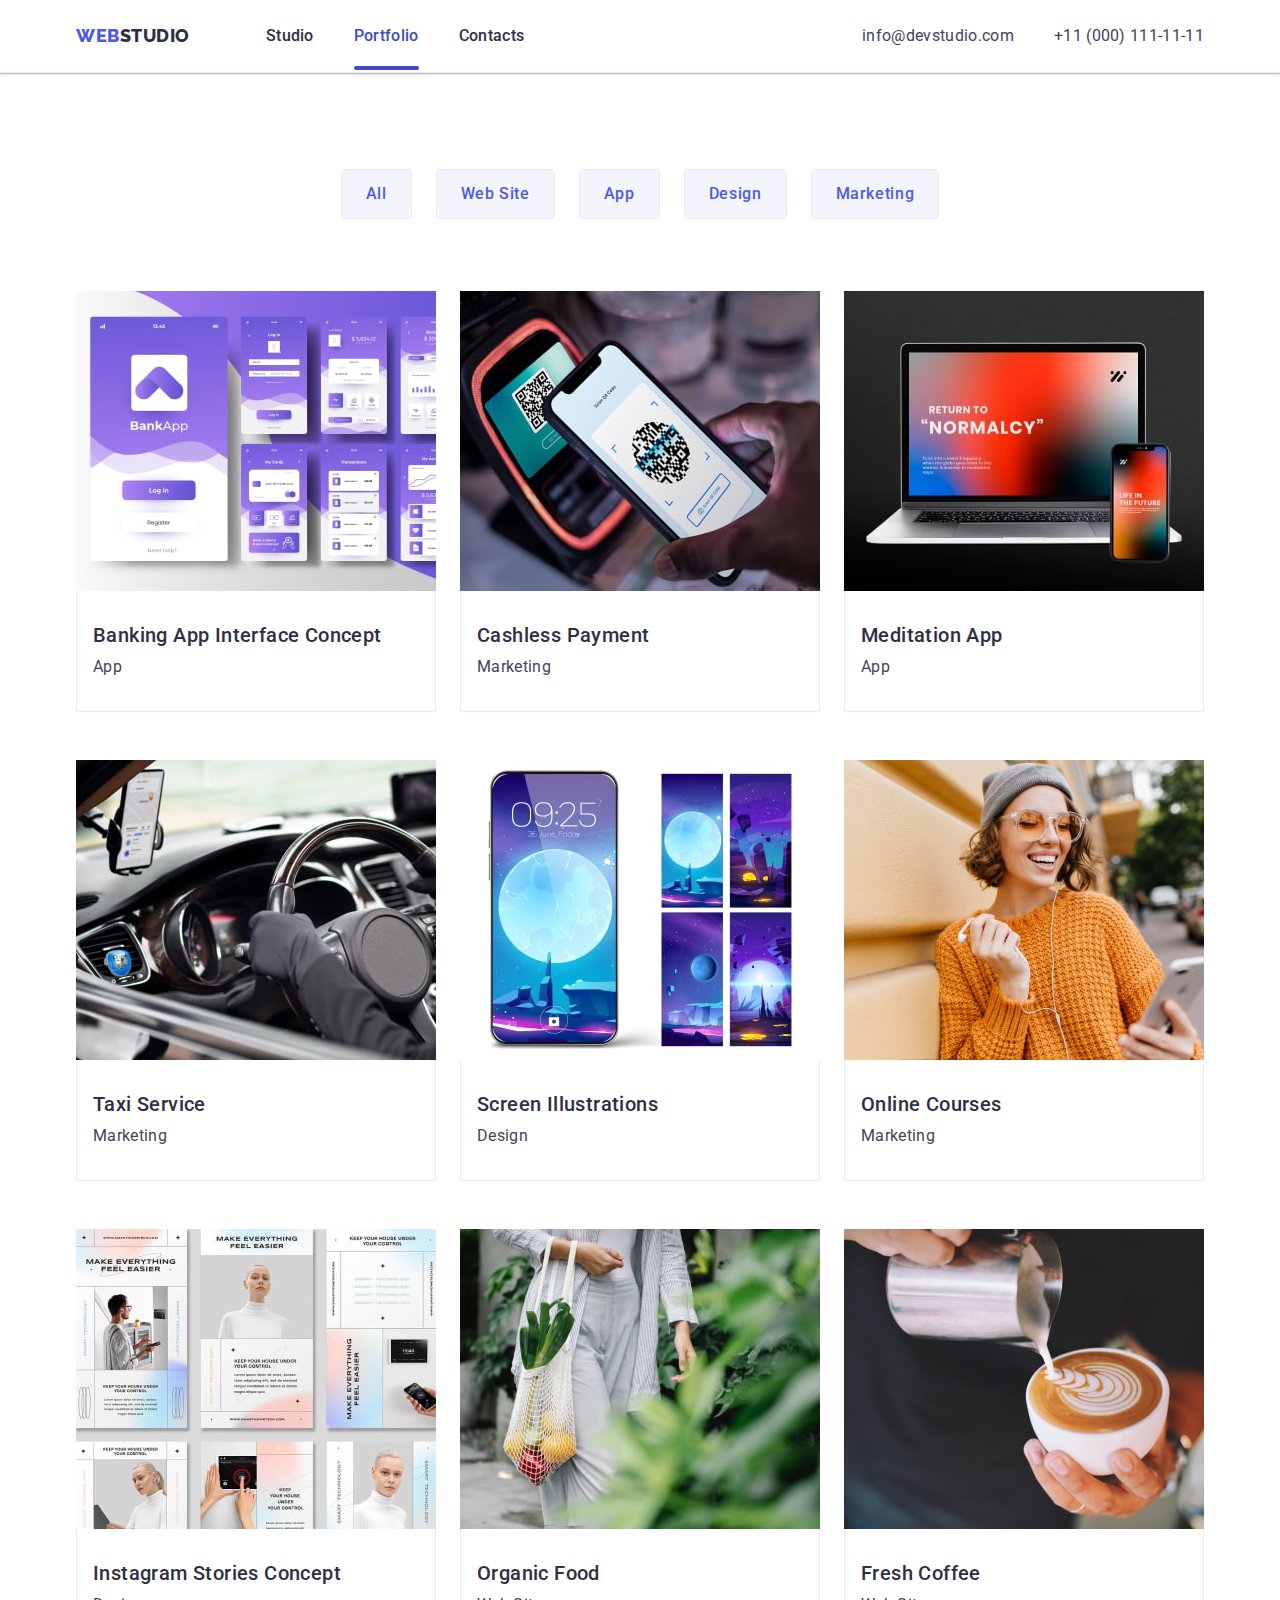
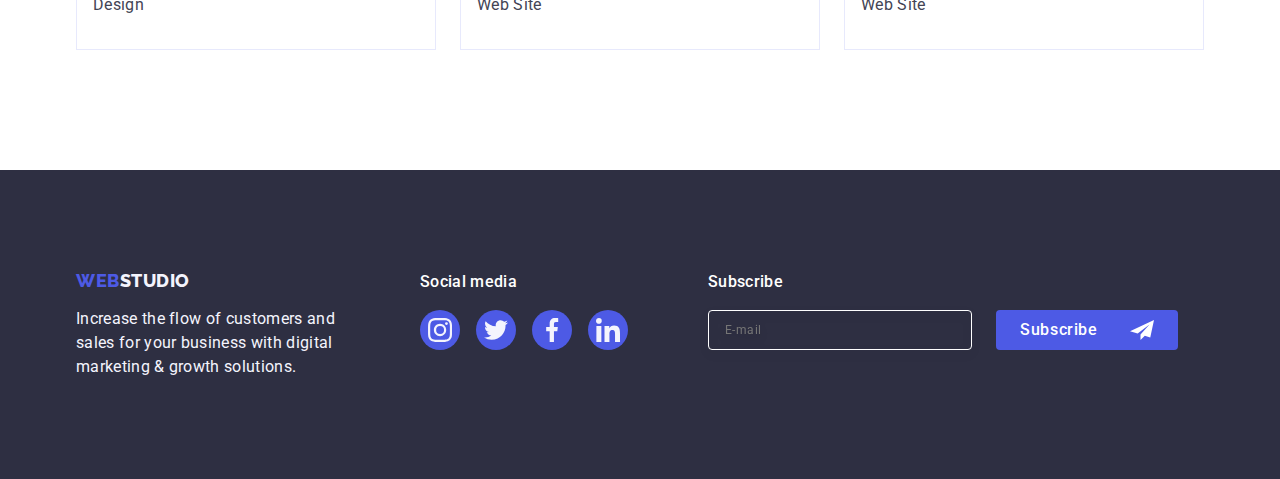
==== portfolio.html @ c5081bdb "start commit" ====
<!DOCTYPE html>
<html lang="en">
  <head>
    <meta charset="UTF-8" />
    <meta name="description" content="Effective Solutions for Your Business" />
    <title>Web Studio</title>
    <link
      rel="stylesheet"
      href="https://cdn.jsdelivr.net/npm/modern-normalize@2.0.0/modern-normalize.min.css" />
    <link rel="stylesheet" href="./css/styles.css" />
    <link rel="preconnect" href="https://fonts.googleapis.com" />
    <link rel="preconnect" href="https://fonts.gstatic.com" crossorigin />
    <link
      href="https://fonts.googleapis.com/css2?family=Roboto:wght@400;500;700&display=swap"
      rel="stylesheet" />
    <link
      href="https://fonts.googleapis.com/css2?family=Raleway:wght@800&family=Roboto:wght@400;500;700&display=swap"
      rel="stylesheet" />
  </head>
  <body>
    <header class="header">
      <div class="header-container container">
        <nav class="menu">
          <a class="link logo" href="./index.html"
            >Web<span class="logo-header-studio">Studio</span></a
          >
          <ul class="menu-list list">
            <li>
              <a class="menu-list-link link" href="./index.html">Studio</a>
            </li>
            <li>
              <a class="menu-list-link current link" href="./portfolio.html"
                >Portfolio</a
              >
            </li>
            <li><a class="menu-list-link link" href="">Contacts</a></li>
          </ul>
        </nav>
        <address class="contacts">
          <ul class="contacts-list list">
            <li>
              <a class="link contacts-link" href="mailto:info@devstudio.com"
                >info@devstudio.com</a
              >
            </li>
            <li>
              <a class="link contacts-link" href="tel:+110001111111"
                >+11 (000) 111-11-11</a
              >
            </li>
          </ul>
        </address>
      </div>
    </header>
    <main>
      <section class="portfolio-section section">
        <div class="portfolio-section-container container">
          <h1 class="visually-hidden">Our portfolios</h1>
          <ul class="portfolio-button-list list">
            <li>
              <button class="filter-button button" type="button">All</button>
            </li>
            <li>
              <button class="filter-button button" type="button">
                Web Site
              </button>
            </li>
            <li>
              <button class="filter-button button" type="button">App</button>
            </li>
            <li>
              <button class="filter-button button" type="button">Design</button>
            </li>
            <li>
              <button class="filter-button button" type="button">
                Marketing
              </button>
            </li>
          </ul>
          <ul class="porfolio-list list">
            <li class="portfolio-card">
              <a class="portfolio-card-link link" href="">
                <div class="portfolio-img-container">
                  <img
                    src="./images/portfolio-img-1-min.jpg"
                    alt="Banking App Interface Concept"
                    width="360"
                    height="300" />
                  <p class="portfolio-card-caption">
                    14 Stylish and User-Friendly App Design Concepts · Task
                    Manager App · Calorie Tracker App · Exotic Fruit Ecommerce
                    App · Cloud Storage App
                  </p>
                </div>

                <div class="portfolio-card-container">
                  <h2 class="porfolio-list-title">
                    Banking App Interface Concept
                  </h2>
                  <p class="porfolio-list-text text">App</p>
                </div>
              </a>
            </li>
            <li class="portfolio-card">
              <a class="portfolio-card-link link" href="">
                <div class="portfolio-img-container">
                  <img
                    src="./images/portfolio-img-2-min.jpg"
                    alt="Cashless Payment"
                    width="360"
                    height="300" />
                  <p class="portfolio-card-caption">
                    14 Stylish and User-Friendly App Design Concepts · Task
                    Manager App · Calorie Tracker App · Exotic Fruit Ecommerce
                    App · Cloud Storage App
                  </p>
                </div>
                <div class="portfolio-card-container">
                  <h2 class="porfolio-list-title">Cashless Payment</h2>
                  <p class="porfolio-list-text text">Marketing</p>
                </div>
              </a>
            </li>
            <li class="portfolio-card">
              <a class="portfolio-card-link link" href="">
                <div class="portfolio-img-container">
                  <img
                    src="./images/portfolio-img-3-min.jpg"
                    alt="Meditation App"
                    width="360"
                    height="300" />
                  <p class="portfolio-card-caption">
                    14 Stylish and User-Friendly App Design Concepts · Task
                    Manager App · Calorie Tracker App · Exotic Fruit Ecommerce
                    App · Cloud Storage App
                  </p>
                </div>
                <div class="portfolio-card-container">
                  <h2 class="porfolio-list-title">Meditation App</h2>
                  <p class="porfolio-list-text text">App</p>
                </div>
              </a>
            </li>
            <li class="portfolio-card">
              <a class="portfolio-card-link link" href="">
                <div class="portfolio-img-container">
                  <img
                    src="./images/portfolio-img-4-min.jpg"
                    alt="Taxi Service"
                    width="360"
                    height="300" />
                  <p class="portfolio-card-caption">
                    14 Stylish and User-Friendly App Design Concepts · Task
                    Manager App · Calorie Tracker App · Exotic Fruit Ecommerce
                    App · Cloud Storage App
                  </p>
                </div>
                <div class="portfolio-card-container">
                  <h2 class="porfolio-list-title">Taxi Service</h2>
                  <p class="porfolio-list-text text">Marketing</p>
                </div>
              </a>
            </li>
            <li class="portfolio-card">
              <a class="portfolio-card-link link" href="">
                <div class="portfolio-img-container">
                  <img
                    src="./images/portfolio-img-5-min.jpg"
                    alt="Screen Illustrations"
                    width="360"
                    height="300" />
                  <p class="portfolio-card-caption">
                    14 Stylish and User-Friendly App Design Concepts · Task
                    Manager App · Calorie Tracker App · Exotic Fruit Ecommerce
                    App · Cloud Storage App
                  </p>
                </div>
                <div class="portfolio-card-container">
                  <h2 class="porfolio-list-title">Screen Illustrations</h2>
                  <p class="porfolio-list-text text">Design</p>
                </div>
              </a>
            </li>
            <li class="portfolio-card">
              <a class="portfolio-card-link link" href="">
                <div class="portfolio-img-container">
                  <img
                    src="./images/portfolio-img-6-min.jpg"
                    alt="Online Courses"
                    width="360"
                    height="300" />
                  <p class="portfolio-card-caption">
                    14 Stylish and User-Friendly App Design Concepts · Task
                    Manager App · Calorie Tracker App · Exotic Fruit Ecommerce
                    App · Cloud Storage App
                  </p>
                </div>
                <div class="portfolio-card-container">
                  <h2 class="porfolio-list-title">Online Courses</h2>
                  <p class="porfolio-list-text text">Marketing</p>
                </div>
              </a>
            </li>
            <li class="portfolio-card">
              <a class="portfolio-card-link link" href="">
                <div class="portfolio-img-container">
                  <img
                    src="./images/portfolio-img-7-min.jpg"
                    alt="Instagram Stories Concept"
                    width="360"
                    height="300" />
                  <p class="portfolio-card-caption">
                    14 Stylish and User-Friendly App Design Concepts · Task
                    Manager App · Calorie Tracker App · Exotic Fruit Ecommerce
                    App · Cloud Storage App
                  </p>
                </div>
                <div class="portfolio-card-container">
                  <h2 class="porfolio-list-title">Instagram Stories Concept</h2>
                  <p class="porfolio-list-text text">Design</p>
                </div>
              </a>
            </li>
            <li class="poportfolio-card-link rtfolio-card">
              <a class="portfolio-card-link link" href="">
                <div class="portfolio-img-container">
                  <img
                    src="./images/portfolio-img-8-min.jpg"
                    alt="Organic Food"
                    width="360"
                    height="300" />
                  <p class="portfolio-card-caption">
                    14 Stylish and User-Friendly App Design Concepts · Task
                    Manager App · Calorie Tracker App · Exotic Fruit Ecommerce
                    App · Cloud Storage App
                  </p>
                </div>
                <div class="portfolio-card-container">
                  <h2 class="porfolio-list-title">Organic Food</h2>
                  <p class="porfolio-list-text text">Web Site</p>
                </div>
              </a>
            </li>
            <li class="portfolio-card">
              <a class="portfolio-card-link link" href="">
                <div class="portfolio-img-container">
                  <img
                    src="./images/portfolio-img-9-min.jpg"
                    alt="Fresh Coffee"
                    width="360"
                    height="300" />
                  <p class="portfolio-card-caption">
                    14 Stylish and User-Friendly App Design Concepts · Task
                    Manager App · Calorie Tracker App · Exotic Fruit Ecommerce
                    App · Cloud Storage App
                  </p>
                </div>
                <div class="portfolio-card-container">
                  <h2 class="porfolio-list-title">Fresh Coffee</h2>
                  <p class="porfolio-list-text text">Web Site</p>
                </div>
              </a>
            </li>
          </ul>
        </div>
      </section>
    </main>
    <footer class="footer">
      <div class="footer-container container">
        <div class="footer-text-container">
          <a class="logo-footer logo link" href="./index.html"
            >Web<span class="logo-footer-studio">Studio</span></a
          >
          <p class="footer-text text">
            Increase the flow of customers and sales for your business with
            digital marketing &#38; growth solutions.
          </p>
        </div>
        <div class="footer-text-container">
          <p class="footer-text-contacts footer-text text">Social media</p>
          <ul class="footer-list-contacts-list list">
            <li class="footer-contacts-list-item">
              <a class="footer-contacts-list-link" href="">
                <svg class="footer-contacts-icon" width="24" height="24">
                  <use href="./images/icons.svg#icon-instagram"></use>
                </svg>
              </a>
            </li>
            <li class="footer-contacts-list-item">
              <a class="footer-contacts-list-link" href="">
                <svg class="footer-contacts-icon" width="24" height="24">
                  <use href="./images/icons.svg#icon-twitter"></use>
                </svg>
              </a>
            </li>
            <li class="footer-contacts-list-item">
              <a class="footer-contacts-list-link" href="">
                <svg class="footer-contacts-icon" width="24" height="24">
                  <use href="./images/icons.svg#icon-facebook"></use>
                </svg>
              </a>
            </li>
            <li class="footer-contacts-list-item">
              <a class="footer-contacts-list-link" href="">
                <svg class="footer-contacts-icon" width="24" height="24">
                  <use href="./images/icons.svg#icon-linkedin"></use>
                </svg>
              </a>
            </li>
          </ul>
        </div>
        <div class="footer-text-container">
          <p class="footer-text-subscribe footer-text text">Subscribe</p>
          <form class="footer-form">
            <label class="subscribe-footer-label">
              <input
                class="footer-form-input"
                name="user-email"
                type="email"
                placeholder="E-mail" />
            </label>
            <button class="order-button subscribe-button" type="submit">
              Subscribe<svg class="telegram-icon" width="24" height="24">
                <use href="./images/icons.svg#icon-telegram"></use>
              </svg>
            </button>
          </form>
        </div>
      </div>
    </footer>
  </body>
</html>
---- css/styles.css ----
*,
*::before,
*::after {
  box-sizing: border-box;
}

/**
  |============================
  | Variables
  |============================
*/
:root {
  --primary-font: "Roboto", sans-serif;
  --logo-font: "Raleway", sans-serif;
  --primary-text-color: #434455;
  --accent-text-color: #2e2f42;
  --accent-background-color: #f4f4fd;
  --button-color: #4d5ae5;
  --active-link-color: #404bbf;
  --primary-background-color: #fff;
  --cornflower: #e7e9fc;
  --svg-color: #8e8f99;
}

/**
  |============================
  | Base styles
  |============================
*/
/* reset start */
body {
  color: var(--primary-text-color);
  background-color: var(--primary-background-color);
  font-family: var(--primary-font);
  font-size: 16px;
  font-weight: 400;
  line-height: 1.5em; /* 150% */
  letter-spacing: 0.32px;
}

.list {
  list-style-type: none;
}

.link {
  font-family: inherit;
  text-decoration-line: none;
}
button {
  font-family: inherit;
  cursor: pointer;
}

p,
h1,
h2,
h3,
h4,
h5,
h6 {
  margin-top: 0;
  margin-bottom: 0;
}

ul,
ol {
  padding-left: 0;
  margin-top: o;
  margin-bottom: 0;
  margin: 0 auto;
}
/* reset end */
/**
  |============================
  | Components styles
  |============================
*/
.visually-hidden {
  position: absolute;
  width: 1px;
  height: 1px;
  margin: -1px;
  border: 0;
  padding: 0;
  white-space: nowrap;
  clip-path: inset(100%);
  clip: rect(0 0 0 0);
  overflow: hidden;
}

.container {
  width: 100%;
  max-width: 1158px;
  padding: 0 15px;
  margin: 0 auto;
}

img {
  display: block;
  max-width: 100%;
  height: auto;
}

.text {
  color: var(--primary-text-color);
}

/* TITLE */
.title {
  font-size: 56px;
  line-height: 1.07em; /* 107.143% */
  letter-spacing: 1.12px;
}

.section-title {
  color: var(--accent-text-color);
  text-align: center;
  font-size: 36px;
  line-height: 1.11em; /* 111.111% */
  letter-spacing: 0.72px;
  text-transform: capitalize;
}

.list-title {
  color: var(--accent-text-color);
  font-size: 20px;
  font-weight: 500;
  line-height: 1.2em; /* 120% */
  letter-spacing: 0.4px;
}

/* LINK */
.link {
  color: var(--accent-text-color);
  font-size: 16px;
  line-height: 1.5;
  letter-spacing: 0.02em;
}

a {
  transition-property: color;
}

a:focus,
a:hover {
  color: var(--active-link-color);
}

/* LOGO */
.logo {
  margin-right: 76px;
  color: var(--button-color);
  font-family: var(--logo-font);
  font-size: 18px;
  font-weight: 800;
  line-height: 1.17em; /* 116.667% */
  letter-spacing: 0.54px;
  text-transform: uppercase;
}

/**
 |============================
 | HEADER
 |============================
*/
.header {
  box-shadow: 0px 2px 1px rgba(46, 47, 66, 0.08),
    0px 1px 1px rgba(46, 47, 66, 0.16), 0px 1px 6px rgba(46, 47, 66, 0.08);
}

.header-container {
  display: flex;
  align-items: center;
}

.menu {
  display: flex;
  align-items: center;
}

.menu-list {
  margin-block-start: 0;
  gap: 40px;
  font-weight: 500;
  display: flex;
  align-items: center;
  gap: 40px;
  padding: 24px 0;
}

.menu-list-link {
  padding: 24px 0;
  position: relative;
  color: var(--accent-text-color);
  transition: color 250ms cubic-bezier(0.4, 0, 0.2, 1);
}

.current {
  color: var(--active-link-color);
}
.current::after {
  content: "";
  width: 100%;
  height: 4px;
  position: absolute;
  left: 0;
  bottom: -1px;
  border-radius: 2px;
  background: var(--active-link-color);
}

.contacts-list {
  margin: 0;
  display: flex;
  gap: 40px;
}

.header {
  border-bottom: 1px solid var(--cornflower);
}

/* LOGO */
.logo-header-studio {
  color: var(--accent-text-color);
}

.contacts {
  margin-left: auto;
  font-style: normal;
}

.contacts-link {
  color: var(--primary-text-color);
  transition: color 250ms cubic-bezier(0.4, 0, 0.2, 1);
}

/**
 |============================
 | INTRO SECTION
 |============================
*/

.intro-section {
  max-width: 1440px;
  padding: 188px 0;
  background-color: var(--accent-text-color);
  color: var(--primary-background-color);
  text-align: center;
  background-image: linear-gradient(
      rgba(46, 47, 66, 0.7),
      rgba(46, 47, 66, 0.7)
    ),
    url(../images/background-min.jpg);
  background-repeat: no-repeat;
  background-position: center;
  background-size: cover;
}

.intro-title {
  margin: 0 auto;
  max-width: 496px;
  text-align: center;
}

.order-button {
  margin: 0 auto;
  margin-top: 58px;
  display: block;
  min-width: 169px;
  height: 56px;
  border: none;
  border-radius: 4px;
  background: var(--button-color);
  color: var(--primary-background-color);
  font-size: 16px;
  font-weight: 500;
  line-height: 1.5em;
  letter-spacing: 0.64px;
  transition-property: background;
  transition: background-color 250ms cubic-bezier(0.4, 0, 0.2, 1);
}

.order-button:focus,
.order-button:hover {
  background: var(--active-link-color);
}

/**
 |============================
 | PRINCIPLES SECTION
 |============================
*/

.principles-section {
  padding: 120px 0;
}

.principles-icon-container {
  width: 264px;
  height: 112px;
  border-radius: 4px;
  margin-bottom: 8px;
  display: flex;
  justify-content: center;
  align-items: center;
  background-color: var(--accent-background-color);
}

.principles-list {
  display: flex;
  gap: 24px;
}

.principles-card {
  flex-basis: calc((100% - 3 * 24px) / 4);
}

.principles-list-title {
  margin-bottom: 8px;
}

/**
 |============================
 | DOING SECTION
 |============================
*/

.doing-section {
  padding-bottom: 120px;
}

.doing-section-title {
  margin-bottom: 72px;
}

.doing-list {
  display: flex;
  gap: 24px;
}

.doing-card {
  flex-basis: calc((100% - 3 * 16px) / 3);
}

/**
 |============================
 | TEAM SECTION
 |============================
*/

.team-section {
  padding: 120px 0;
  background-color: var(--accent-background-color);
}

.team-section-title {
  margin-bottom: 72px;
}

.team-list {
  display: flex;
  gap: 24px;
}

.team-list-card {
  border-radius: 0px 0px 4px 4px;
  background-color: var(--primary-background-color);
  box-shadow: 0px 2px 1px 0px rgba(46, 47, 66, 0.08),
    0px 1px 1px 0px rgba(46, 47, 66, 0.16),
    0px 1px 6px 0px rgba(46, 47, 66, 0.08);
}

.team-card-container {
  padding: 32px 0;
  margin: 0 auto;
  display: flex;
  width: 232px;
  flex-direction: column;
  justify-content: center;
  align-items: center;
  gap: 8px;
}

.team-list-title {
  text-align: center;
}

.team-list-text {
  text-align: center;
}

.team-list-contacts-list {
  display: flex;
  justify-content: center;
  gap: 24px;
}

.team-contacts-list-item {
  height: 40px;
  width: 40px;
}

.team-contacts-list-link {
  width: 100%;
  height: 100%;
  background-color: var(--button-color);
  border-radius: 50%;
  display: flex;
  align-items: center;
  justify-content: center;
  transition: background-color 250ms cubic-bezier(0.4, 0, 0.2, 1);
}

.team-contacts-list-link:hover,
.team-contacts-list-link:focus {
  background-color: #404bbf;
}

.team-contacts-icon {
  fill: var(--accent-background-color);
}

/**
 |============================
 | CUSTOMERS SECTION
 |============================
*/

.customers-section {
  padding: 120px 0;
}

.customers-section-title {
  text-align: center;
  margin-bottom: 72px;
}

.customers-list {
  display: flex;
  gap: 24px;
}

.customers-list-card {
  width: calc((100% - 120px) / 6);
  height: 88px;
}

.customers-icon {
  fill: #8e8f99;
  transition-property: fill;
}

.customers-list-card-link {
  width: 100%;
  height: 100%;
  display: flex;
  justify-content: center;
  align-items: center;
  border-radius: 4px;
  border: 1px solid #8e8f99;
  color: var(--svg-color);
  transition: border-color 250ms cubic-bezier(0.4, 0, 0.2, 1),
    color 250ms cubic-bezier(0.4, 0, 0.2, 1);
}

a:hover .customers-icon,
a:focus .customers-icon {
  fill: var(--active-link-color);
}

.customers-list-card-link:hover,
.customers-list-card-link:focus {
  border-color: var(--active-link-color);
}

/**
 |============================
 | PORTFOLIO SECTION
 |============================
*/

.portfolio-section {
  padding: 96px 0 120px 0;
}

.portfolio-button-list {
  display: flex;
  justify-content: center;
  gap: 24px;
  margin-bottom: 72px;
}

.filter-button {
  padding: 12px 24px;
  border: 1px solid var(--cornflower);
  border-radius: 4px;
  background: var(--accent-background-color);
  color: var(--button-color);
  text-align: center;
  font-size: 16px;
  font-weight: 500;
  line-height: 1.5em; /* 150% */
  letter-spacing: 0.64px;
  transition: color 250ms cubic-bezier(0.4, 0, 0.2, 1),
    background-color 250ms cubic-bezier(0.4, 0, 0.2, 1),
    border-color 250ms cubic-bezier(0.4, 0, 0.2, 1),
    box-shadow 250ms cubic-bezier(0.4, 0, 0.2, 1);
}

.filter-button:hover,
.filter-button:focus {
  border-color: transparent;
  background: var(--active-link-color);
  color: var(--primary-background-color);
  box-shadow: 0px 3px 1px rgba(0, 0, 0, 0.1), 0px 2px 1px rgba(0, 0, 0, 0.08),
    0px 2px 2px rgba(0, 0, 0, 0.12);
}

.porfolio-list {
  display: flex;
  flex-wrap: wrap;
  column-gap: 24px;
  row-gap: 48px;
}

.portfolio-card {
  width: calc((100% - 48px) / 3);
}

.portfolio-img-container {
  position: relative;
  overflow: hidden;
}

.portfolio-card-link {
  display: block;
  transition: box-shadow 250ms cubic-bezier(0.4, 0, 0.2, 1);
}

.portfolio-card-caption {
  position: absolute;
  top: 0;
  padding: 40px 32px;
  background-color: #4d5ae5;
  color: var(--accent-background-color);
  height: 100%;
  width: 100%;
  transform: translateY(100%);
  transition: transform 250ms cubic-bezier(0.4, 0, 0.2, 1);
}

.portfolio-card-link:hover .portfolio-card-caption,
.portfolio-card-link:focus .portfolio-card-caption {
  transform: translateY(0%);
}

.portfolio-card-link:hover,
.portfolio-card-link:focus {
  box-shadow: 0px 2px 1px 0px rgba(46, 47, 66, 0.08),
    0px 1px 1px 0px rgba(46, 47, 66, 0.16),
    0px 1px 6px 0px rgba(46, 47, 66, 0.08);
}

.portfolio-card-container {
  padding: 32px 16px;
  border: 1px solid var(--cornflower);
  border-top: none;
}

.porfolio-list-title {
  margin-bottom: 8px;
  color: var(--accent-text-color);
  font-size: 20px;
  font-weight: 500;
  line-height: 1.2em; /* 120% */
  letter-spacing: 0.4px;
}

/**
 |============================
 | FOOTER
 |============================
*/

.footer {
  padding: 100px 0;
  background-color: var(--accent-text-color);
  color: var(--accent-background-color);
}

.footer-container {
  display: flex;
  gap: 80px;
  align-items: baseline;
}

/* .footer-text-container {
  margin-right: 80px;
} */

/* CAPTION */
.footer-text {
  max-width: 264px;
  color: var(--accent-background-color);
}

/* LOGO */
.logo-footer {
  display: inline-block;
  margin: 0 auto;
  margin-bottom: 16px;
}

.logo-footer-studio {
  color: var(--accent-background-color);
}

.footer-list-contacts-list {
  display: flex;
  gap: 16px;
}

.footer-text-contacts {
  margin-bottom: 16px;
  font-weight: 500;
  color: var(--primary-background-color);
}

.footer-contacts-list-link {
  width: 100%;
  height: 100%;
  display: flex;
  align-items: center;
  justify-content: center;
  border-radius: 50%;
  background-color: var(--button-color);
  transition: background-color 250ms cubic-bezier(0.4, 0, 0.2, 1);
}

.footer-contacts-list-item {
  width: 40px;
  height: 40px;
  transition: background-color 250ms cubic-bezier(0.4, 0, 0.2, 1);
}

.footer-contacts-list-link:hover,
.footer-contacts-list-link:focus {
  background-color: #31d0aa;
}

.footer-contacts-icon {
  fill: var(--accent-background-color);
}

.subscribe-footer-label {
  gap: 24px;
}

.footer-text-subscribe {
  margin-bottom: 16px;
  margin-right: 0;
  font-weight: 500;
  color: var(--primary-background-color);
}

.footer-form {
  display: flex;
  gap: 24px;
}

.footer-form-input {
  width: 264px;
  height: 40px;
  padding-left: 16px;
  background-color: transparent;
  font-size: 12px;
  line-height: 1.5em;
  letter-spacing: 0.04em;
  border-radius: 4px;
  border: 1px solid var(--primary-background-color);
  filter: drop-shadow(0px 4px 4px rgba(0, 0, 0, 0.15));
}

.footer-form-input:placeholder-shown {
  color: var(--primary-background-color);
}

.subscribe-button {
  min-width: 165px;
  height: 40px;
  display: inline-flex;
  padding: 8px 24px;
  justify-content: center;
  align-items: center;
  gap: 16px;
  margin-top: 0;
}

.telegram-icon {
  fill: var(--primary-background-color);
  margin-left: 16px;
}
/**
 |============================
 | MODAL STYLES
 |============================
*/
.backdrop {
  position: fixed;
  top: 0;
  width: 100%;
  height: 100%;
  background-color: rgba(46, 47, 66, 0.4);
  transition: opacity 250ms cubic-bezier(0.4, 0, 0.2, 1),
    visibility 250ms cubic-bezier(0.4, 0, 0.2, 1);
}

.modal {
  position: absolute;
  top: 50%;
  left: 50%;
  transform: translate(-50%, -50%);
  width: 408px;
  min-height: 584px;
  border-radius: 4px;
  background: #fcfcfc;
  box-shadow: 0px 2px 1px 0px rgba(0, 0, 0, 0.2),
    0px 1px 3px 0px rgba(0, 0, 0, 0.12), 0px 1px 1px 0px rgba(0, 0, 0, 0.14);
  transition: transform 250ms cubic-bezier(0.4, 0, 0.2, 1);
  padding: 72px 24px 24px 24px;
}

.modal-title {
  font-weight: 500;
  margin-bottom: 16px;
  text-align: center;
  color: var(--accent-text-color);
}

.modal-close-button {
  position: absolute;
  width: 24px;
  height: 24px;
  border-radius: 50%;
  display: flex;
  align-items: center;
  justify-content: center;
  background-color: #e7e9fc;
  border: 1px solid rgba(0, 0, 0, 0.1);
  padding: 0;
  top: 24px;
  right: 24px;
  transition: background-color 250ms cubic-bezier(0.4, 0, 0.2, 1),
    border 250ms cubic-bezier(0.4, 0, 0.2, 1);
}

.is-hidden {
  opacity: 0;
  visibility: hidden;
  pointer-events: none;
}

.modal-close-button:hover,
.modal-close-button:focus {
  background-color: #404bbf;
  border: none;
}

.button-close-icon {
  transition: fill 250ms cubic-bezier(0.4, 0, 0.2, 1);
}

.modal-close-button:hover .button-close-icon,
.modal-close-button:focus .button-close-icon {
  fill: #ffffff;
}

.modal-form {
  display: flex;
  flex-direction: column;
}

.label-container {
  margin-bottom: 8px;
}

.modal-label {
  color: var(--svg-color);
  font-size: 12px;
  line-height: 1.17em; /* 116.667% */
  letter-spacing: 0.04em;
  margin-bottom: 4px;
  display: block;
}

.modal-input {
  width: 100%;
  height: 40px;
  background-color: transparent;
  border-radius: 4px;
  border: 1px solid rgba(46, 47, 66, 0.4);
  padding-left: 38px;
  padding-right: 16px;
  outline: transparent;
  transition: border-color 250ms cubic-bezier(0.4, 0, 0.2, 1);
}

.modal-input:focus {
  border-color: var(--button-color);
}

.modal-input:focus + .modal-icon {
  fill: var(--button-color);
}

.modal-icon {
  fill: var(--accent-text-color);
  position: absolute;
  left: 16px;
  top: 50%;
  transform: translateY(-50%);
  transition: fill 250ms cubic-bezier(0.4, 0, 0.2, 1);
}

.modal-input-wrap {
  position: relative;
}

.modal-comment {
  width: 100%;
  height: 120px;
  font-size: 12px;
  line-height: 1.17em;
  letter-spacing: 0.04em;
  color: rgba(46, 47, 66, 0.4);
  background-color: transparent;
  border-radius: 4px;
  border: 1px solid rgba(46, 47, 66, 0.4);
  padding: 8px 16px;
  outline: transparent;
  resize: none;
  transition: border-color 250ms cubic-bezier(0.4, 0, 0.2, 1);
}

.modal-comment:focus {
  border-color: var(--button-color);
}

.label-container-comment {
  margin-bottom: 16px;
}

.modal-field {
  margin-bottom: 24px;
}

.modal-check-text {
  color: var(--svg-color);
  font-size: 12px;
  line-height: 1.17em; /* 116.667% */
  letter-spacing: 0.48px;
  margin-bottom: 4px;
  align-items: center;
}

.check-icon-space {
  display: inline-flex;
  width: 16px;
  height: 16px;
  border-radius: 2px;
  border: 1px solid rgba(46, 47, 66, 0.4);
  margin-right: 8px;
  align-items: center;
  justify-content: center;
  fill: transparent;
  transition: background-color 250ms cubic-bezier(0.4, 0, 0.2, 1),
    border 250ms cubic-bezier(0.4, 0, 0.2, 1),
    fill 250ms cubic-bezier(0.4, 0, 0.2, 1);
}

.modal-check:checked + .modal-check-text .check-icon-space {
  border: none;
  background-color: var(--active-link-color);
  fill: var(--accent-background-color);
}

.modal-check-link {
  color: var(--button-color);
}

.modal-send-button {
  margin: 0 auto;
}
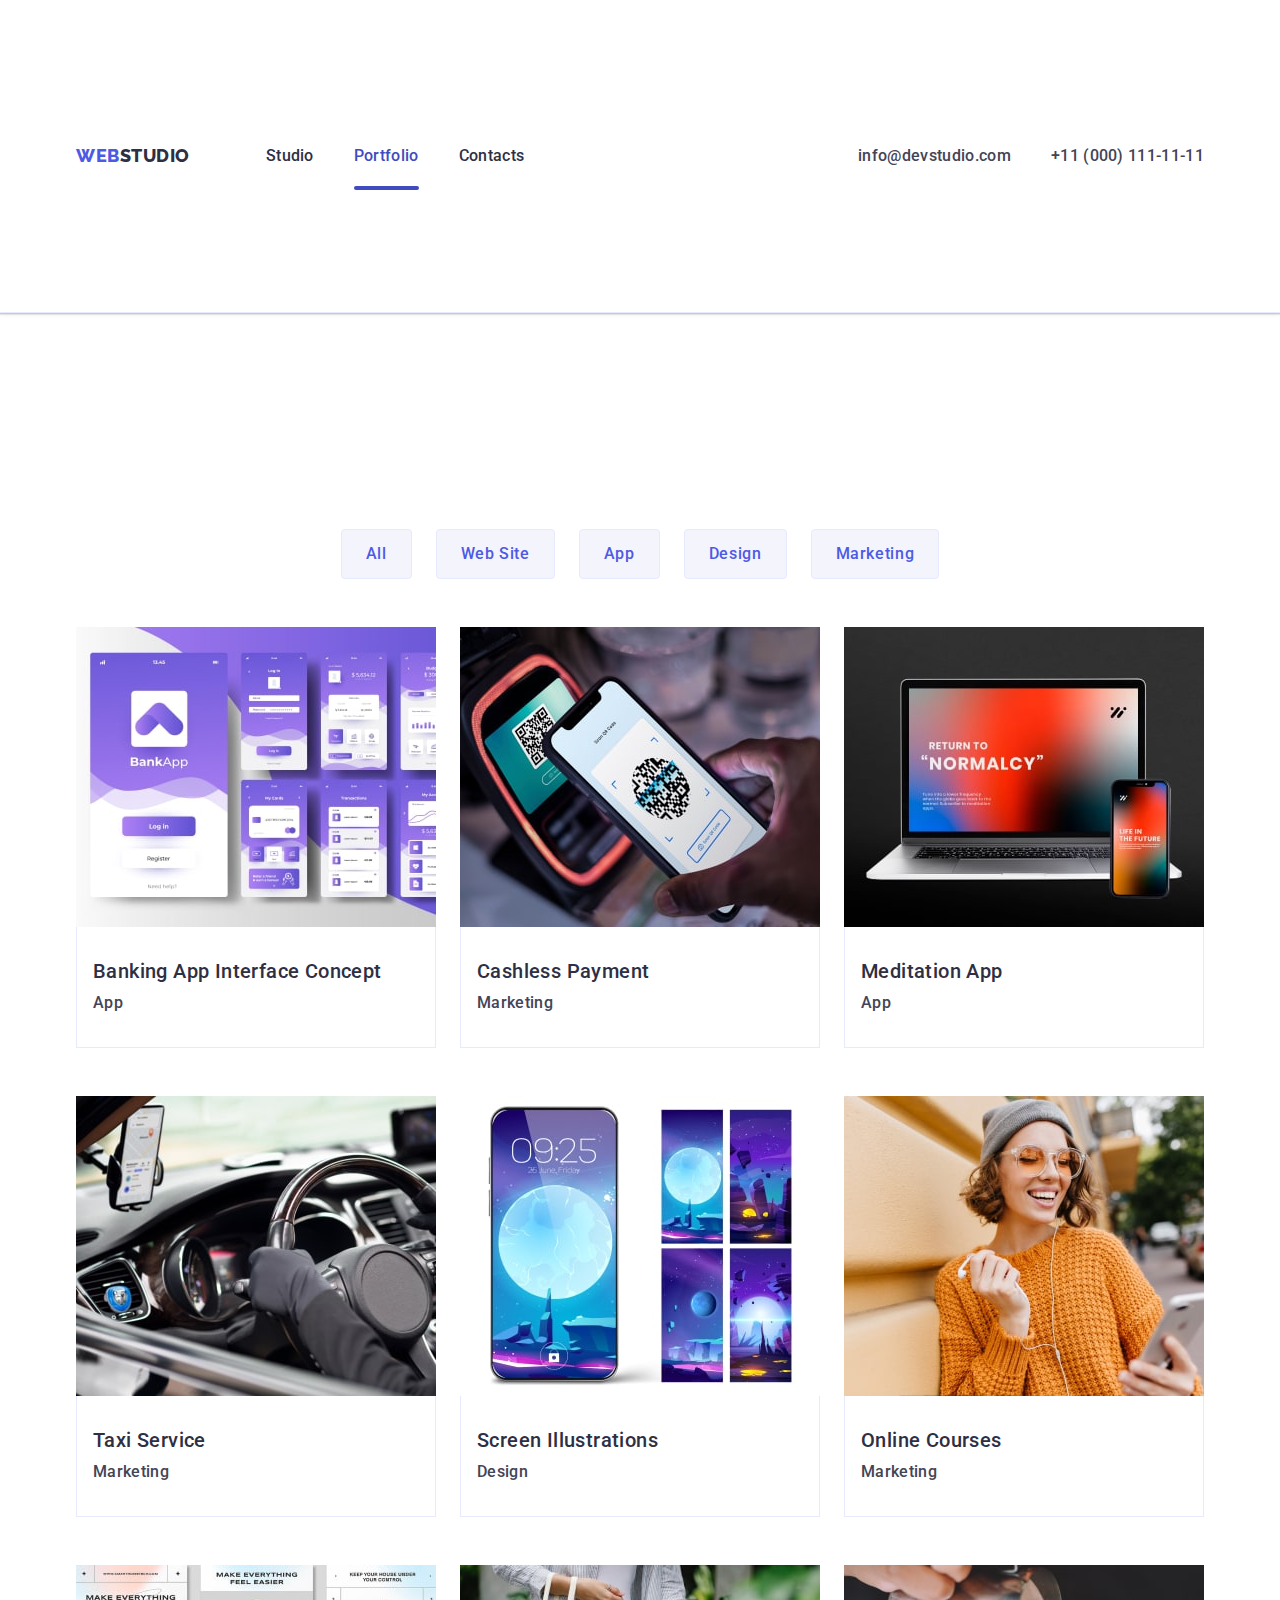
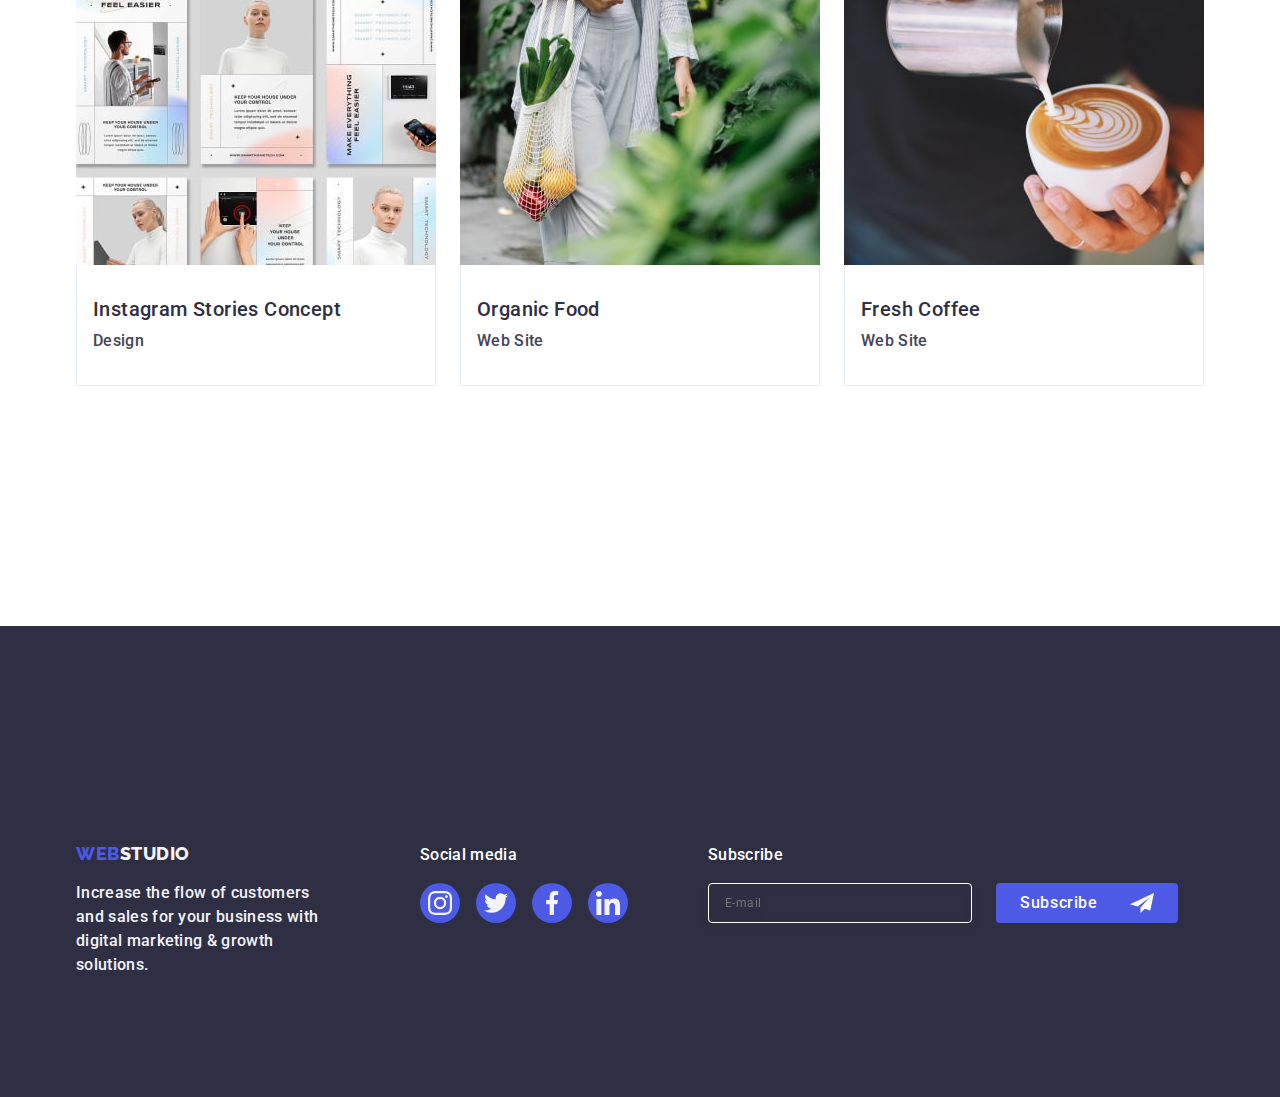
==== commit 5312a1df: "first commit" ====
--- a/portfolio.html
+++ b/portfolio.html
@@ -271,7 +271,7 @@
           <a class="logo-footer logo link" href="./index.html"
             >Web<span class="logo-footer-studio">Studio</span></a
           >
-          <p class="footer-text text">
+          <p class="footer-text-caption footer-text text">
             Increase the flow of customers and sales for your business with
             digital marketing &#38; growth solutions.
           </p>
--- a/css/styles.css
+++ b/css/styles.css
@@ -33,7 +33,8 @@
   background-color: var(--primary-background-color);
   font-family: var(--primary-font);
   font-size: 16px;
-  font-weight: 400;
+  /* font-weight: 400; */
+  font-weight: 500;
   line-height: 1.5em; /* 150% */
   letter-spacing: 0.32px;
 }
@@ -90,8 +91,9 @@
 
 .container {
   width: 100%;
-  max-width: 1158px;
-  padding: 0 15px;
+  /* max-width: 428px; */
+  padding: 0 16px;
+  padding-bottom: 96px;
   margin: 0 auto;
 }
 
@@ -127,6 +129,12 @@
   font-weight: 500;
   line-height: 1.2em; /* 120% */
   letter-spacing: 0.4px;
+  /* color: var(--accent-text-color);
+  text-align: center;
+  font-size: 36px;
+  line-height: 1.11em; /* 111.111% */
+  /* letter-spacing: 0.72px;
+  text-transform: capitalize; */
 }
 
 /* LINK */
@@ -241,8 +249,8 @@
 */
 
 .intro-section {
-  max-width: 1440px;
-  padding: 188px 0;
+  /* max-width: 428px;
+  padding: 112px 0; */
   background-color: var(--accent-text-color);
   color: var(--primary-background-color);
   text-align: center;
@@ -292,7 +300,7 @@
 */
 
 .principles-section {
-  padding: 120px 0;
+  /* padding: 16px 0; */
 }
 
 .principles-icon-container {
@@ -304,21 +312,80 @@
   justify-content: center;
   align-items: center;
   background-color: var(--accent-background-color);
+  display: none;
 }
 
 .principles-list {
   display: flex;
-  gap: 24px;
+  flex-direction: column;
+  flex-wrap: wrap;
+  gap: 72px;
 }
 
 .principles-card {
-  flex-basis: calc((100% - 3 * 24px) / 4);
+  /* flex-basis: calc((100% - 3 * 24px) / 4); */
 }
 
 .principles-list-title {
+  color: var(--accent-text-color);
+  text-align: center;
+  font-size: 36px;
+  line-height: 1.11em; /* 111.111% */
+  letter-spacing: 0.72px;
+  text-transform: capitalize;
   margin-bottom: 8px;
 }
 
+@media screen and(min-width:428px) {
+  .container {
+    max-width: 396px;
+  }
+}
+
+@media screen and (min-width: 768px) {
+  .container {
+    max-width: 736px;
+  }
+  .list-title {
+    text-align: start;
+  }
+  .principles-list {
+    flex-direction: row;
+    padding: 0;
+    gap: 72px 24px;
+  }
+
+  .principles-card {
+    flex-basis: calc((100% - 1 * 24px) / 2);
+  }
+}
+
+@media screen and (min-width: 1158px) {
+  .container {
+    max-width: 1158px;
+    padding: 120px 15px;
+  }
+
+  .principles-list-title {
+    font-size: 20px;
+    font-weight: 500;
+    line-height: 1.2em; /* 120% */
+    letter-spacing: 0.4px;
+  }
+
+  .principles-list {
+    flex-direction: row;
+    padding: 0;
+    gap: 24px;
+  }
+
+  .principles-icon-container {
+    display: flex;
+  }
+  .principles-card {
+    flex-basis: calc((100% - 3 * 24px) / 4);
+  }
+}
 /**
  |============================
  | DOING SECTION
@@ -326,7 +393,9 @@
 */
 
 .doing-section {
-  padding-bottom: 120px;
+  /* padding-bottom: 120px;
+  padding-top: 120px; */
+  display: none;
 }
 
 .doing-section-title {
@@ -342,6 +411,11 @@
   flex-basis: calc((100% - 3 * 16px) / 3);
 }
 
+@media screen and (min-width: 1158px) {
+  .doing-section {
+    display: block;
+  }
+}
 /**
  |============================
  | TEAM SECTION
@@ -349,7 +423,7 @@
 */
 
 .team-section {
-  padding: 120px 0;
+  padding-bottom: 0;
   background-color: var(--accent-background-color);
 }
 
@@ -359,10 +433,15 @@
 
 .team-list {
   display: flex;
+  flex-direction: column;
+  flex-wrap: wrap;
+  justify-content: center;
+  align-items: center;
   gap: 24px;
 }
 
 .team-list-card {
+  max-width: 264px;
   border-radius: 0px 0px 4px 4px;
   background-color: var(--primary-background-color);
   box-shadow: 0px 2px 1px 0px rgba(46, 47, 66, 0.08),
@@ -419,16 +498,23 @@
 .team-contacts-icon {
   fill: var(--accent-background-color);
 }
-
+@media screen and (min-width: 768px) {
+  .team-list {
+    gap: 64px 24px;
+    flex-direction: row;
+  }
+  .team-list-card {
+    flex-basis: calc((100% - 24px) / 2);
+  }
+}
 /**
  |============================
  | CUSTOMERS SECTION
  |============================
 */
 
-.customers-section {
-  padding: 120px 0;
-}
+/* .customers-section {
+} */
 
 .customers-section-title {
   text-align: center;
@@ -437,12 +523,17 @@
 
 .customers-list {
   display: flex;
-  gap: 24px;
+  flex-direction: row;
+  flex-wrap: wrap;
+  justify-content: center;
+  align-items: center;
+  gap: 72px 16px;
 }
 
 .customers-list-card {
-  width: calc((100% - 120px) / 6);
+  width: 190px;
   height: 88px;
+  flex-basis: calc((100% - 16px) / 2);
 }
 
 .customers-icon {
@@ -472,7 +563,27 @@
 .customers-list-card-link:focus {
   border-color: var(--active-link-color);
 }
-
+@media screen and (min-width: 428px) {
+  .customers-list-card {
+    width: 190px;
+  }
+}
+
+@media screen and (min-width: 768px) {
+  .customers-list {
+    gap: 72px 24px;
+  }
+  .customers-list-card {
+    width: 168px;
+    flex-basis: calc((100% - 48px) / 3);
+  }
+}
+
+@media screen and (min-width: 1158px) {
+  .customers-list-card {
+    flex-basis: calc((100% - 120px) / 6);
+  }
+}
 /**
  |============================
  | PORTFOLIO SECTION
@@ -485,12 +596,15 @@
 
 .portfolio-button-list {
   display: flex;
-  justify-content: center;
-  gap: 24px;
-  margin-bottom: 72px;
+  flex-wrap: wrap;
+  justify-content: start;
+  gap: 16px 24px;
+  margin-bottom: 48px;
+  margin-left: 0;
 }
 
 .filter-button {
+  flex-basis: calc((100% - 48px) / 3);
   padding: 12px 24px;
   border: 1px solid var(--cornflower);
   border-radius: 4px;
@@ -521,10 +635,11 @@
   flex-wrap: wrap;
   column-gap: 24px;
   row-gap: 48px;
+  justify-content: center;
 }
 
 .portfolio-card {
-  width: calc((100% - 48px) / 3);
+  /* width: calc((100% - 48px) / 3); */
 }
 
 .portfolio-img-container {
@@ -576,6 +691,39 @@
   letter-spacing: 0.4px;
 }
 
+@media screen and (min-width: 428px) and (max-width: 768px) {
+  .portfolio-button-list {
+    max-width: 428px;
+  }
+}
+@media screen and (min-width: 768px) {
+  .portfolio-button-list {
+    flex-wrap: nowrap;
+    justify-content: center;
+    gap: 24px;
+  }
+
+  .filter-button {
+    flex-basis: calc((100% - 96px) / 5);
+  }
+  .porfolio-list {
+    flex-direction: row;
+    column-gap: 24px;
+    row-gap: 72px;
+  }
+  .portfolio-card {
+    flex-basis: calc((100% - 24px) / 2);
+  }
+}
+
+@media screen and (min-width: 1158px) {
+  .porfolio-list {
+    row-gap: 48px;
+  }
+  .portfolio-card {
+    flex-basis: calc((100% - 48px) / 3);
+  }
+}
 /**
  |============================
  | FOOTER
@@ -583,15 +731,17 @@
 */
 
 .footer {
-  padding: 100px 0;
+  padding-top: 97.5px;
   background-color: var(--accent-text-color);
   color: var(--accent-background-color);
 }
 
 .footer-container {
   display: flex;
-  gap: 80px;
-  align-items: baseline;
+  flex-direction: column;
+  flex-wrap: wrap;
+  gap: 72px;
+  align-items: center;
 }
 
 /* .footer-text-container {
@@ -600,13 +750,15 @@
 
 /* CAPTION */
 .footer-text {
+  text-align: center;
   max-width: 264px;
   color: var(--accent-background-color);
 }
 
 /* LOGO */
 .logo-footer {
-  display: inline-block;
+  display: flex;
+  justify-content: center;
   margin: 0 auto;
   margin-bottom: 16px;
 }
@@ -614,7 +766,9 @@
 .logo-footer-studio {
   color: var(--accent-background-color);
 }
-
+.footer-text-caption {
+  text-align: left;
+}
 .footer-list-contacts-list {
   display: flex;
   gap: 16px;
@@ -664,8 +818,10 @@
 }
 
 .footer-form {
-  display: flex;
-  gap: 24px;
+  width: 100%;
+  display: flex;
+  flex-direction: column;
+  gap: 16px;
 }
 
 .footer-form-input {
@@ -699,6 +855,33 @@
 .telegram-icon {
   fill: var(--primary-background-color);
   margin-left: 16px;
+}
+
+@media screen and (min-width: 768px) {
+  .logo-footer {
+    display: inline-block;
+  }
+
+  .footer-text {
+    text-align: left;
+  }
+  .footer-container {
+    flex-direction: row;
+    gap: 72px 24px;
+  }
+  .footer-form {
+    flex-direction: row;
+
+    gap: 24px;
+  }
+}
+
+@media screen and (min-width: 1158px) {
+  .footer-container {
+    gap: 80px;
+    align-items: baseline;
+    flex-wrap: nowrap;
+  }
 }
 /**
  |============================
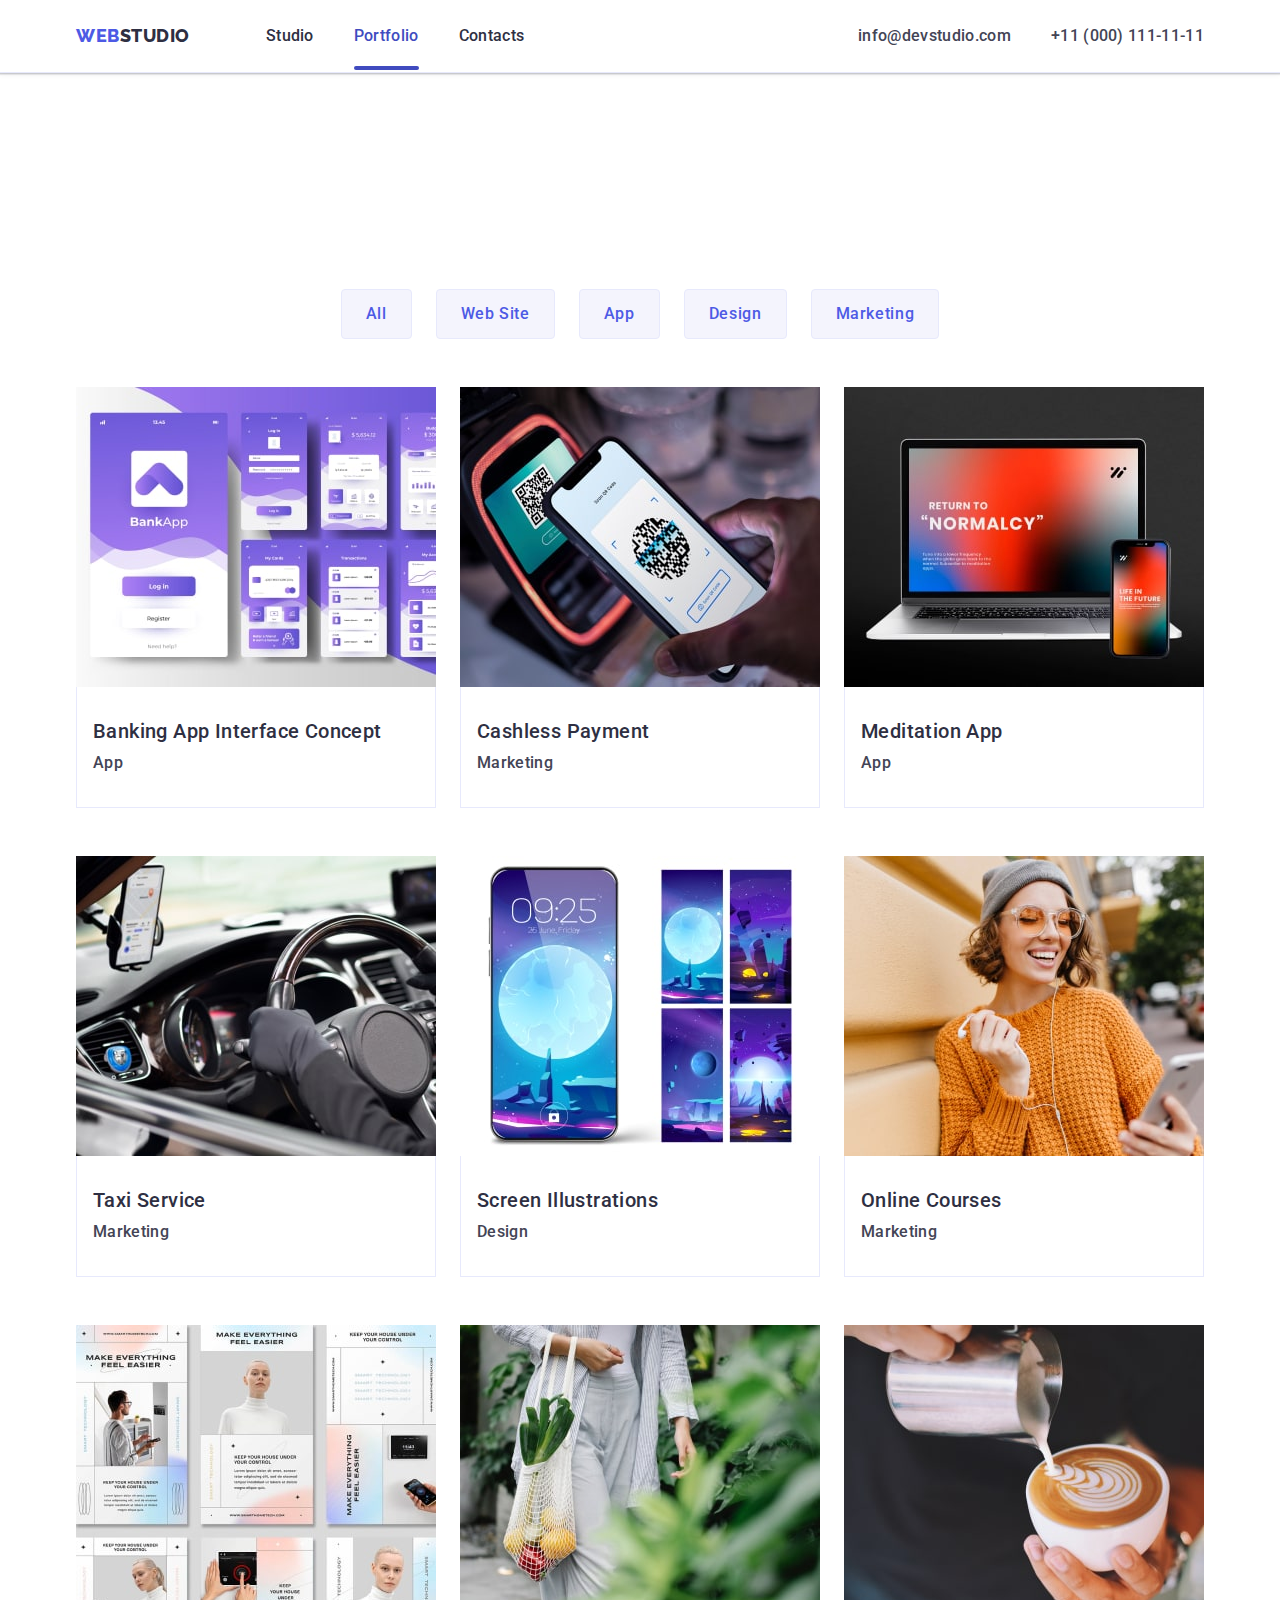
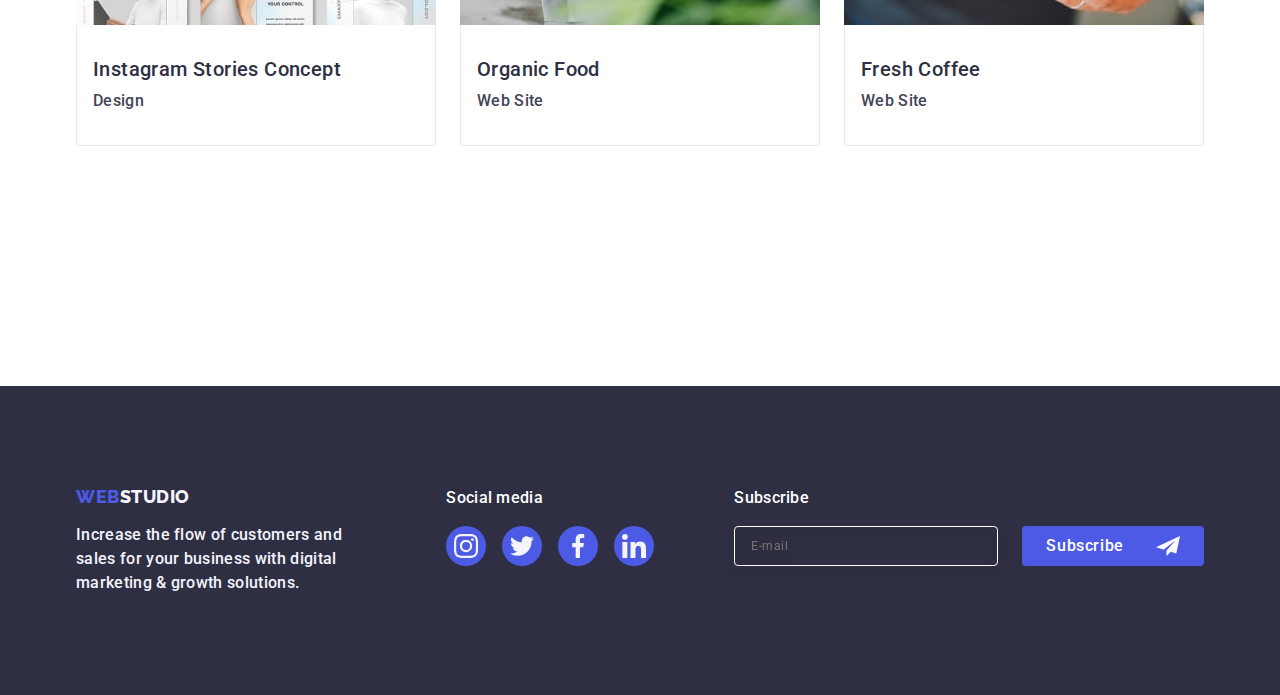
==== commit 68ab7c68: "second commit" ====
--- a/portfolio.html
+++ b/portfolio.html
@@ -221,7 +221,7 @@
                 </div>
               </a>
             </li>
-            <li class="poportfolio-card-link rtfolio-card">
+            <li class="portfolio-card-link portfolio-card">
               <a class="portfolio-card-link link" href="">
                 <div class="portfolio-img-container">
                   <img
--- a/css/styles.css
+++ b/css/styles.css
@@ -92,11 +92,25 @@
 .container {
   width: 100%;
   /* max-width: 428px; */
-  padding: 0 16px;
-  padding-bottom: 96px;
+  padding: 96px 16px;
+
   margin: 0 auto;
 }
-
+@media screen and (min-width: 768px) {
+  .container {
+    max-width: 736px;
+  }
+  .list-title {
+    text-align: start;
+  }
+}
+
+@media screen and (min-width: 1158px) {
+  .container {
+    max-width: 1158px;
+    padding: 120px 15px;
+  }
+}
 img {
   display: block;
   max-width: 100%;
@@ -177,6 +191,7 @@
 }
 
 .header-container {
+  padding: 0px 16px;
   display: flex;
   align-items: center;
 }
@@ -186,6 +201,23 @@
   align-items: center;
 }
 
+.logo-header-studio {
+  color: var(--accent-text-color);
+}
+
+.menu-button {
+  width: 32px;
+  height: 22px;
+  border: none;
+  background-color: transparent;
+  padding: 0;
+  margin: 24px 0;
+}
+
+.menu-icon {
+  fill: var(--accent-text-color);
+  stroke: var(--accent-text-color);
+}
 .menu-list {
   margin-block-start: 0;
   gap: 40px;
@@ -194,6 +226,7 @@
   align-items: center;
   gap: 40px;
   padding: 24px 0;
+  display: none;
 }
 
 .menu-list-link {
@@ -221,15 +254,11 @@
   margin: 0;
   display: flex;
   gap: 40px;
+  display: none;
 }
 
 .header {
   border-bottom: 1px solid var(--cornflower);
-}
-
-/* LOGO */
-.logo-header-studio {
-  color: var(--accent-text-color);
 }
 
 .contacts {
@@ -242,6 +271,29 @@
   transition: color 250ms cubic-bezier(0.4, 0, 0.2, 1);
 }
 
+@media screen and (min-width: 768px) {
+  .menu-button {
+    display: none;
+  }
+  .menu-list {
+    display: flex;
+  }
+  .contacts-list {
+    display: flex;
+    flex-direction: column;
+    gap: 12px;
+  }
+}
+
+@media screen and (min-width: 1158px) {
+  .contacts-list {
+    flex-direction: row;
+    gap: 40px;
+  }
+  .header-container {
+    padding: 0 15px;
+  }
+}
 /**
  |============================
  | INTRO SECTION
@@ -249,8 +301,6 @@
 */
 
 .intro-section {
-  /* max-width: 428px;
-  padding: 112px 0; */
   background-color: var(--accent-text-color);
   color: var(--primary-background-color);
   text-align: center;
@@ -258,21 +308,27 @@
       rgba(46, 47, 66, 0.7),
       rgba(46, 47, 66, 0.7)
     ),
-    url(../images/background-min.jpg);
+    url(../images/bg-mob-min.jpg);
   background-repeat: no-repeat;
   background-position: center;
   background-size: cover;
 }
-
+.intro-section-container {
+  padding: 112px 54px;
+}
 .intro-title {
   margin: 0 auto;
   max-width: 496px;
   text-align: center;
+  font-size: 36px;
+  line-height: 1.11em;
+  letter-spacing: 0.72px;
+  text-transform: capitalize;
+  margin-bottom: 72px;
 }
 
 .order-button {
   margin: 0 auto;
-  margin-top: 58px;
   display: block;
   min-width: 169px;
   height: 56px;
@@ -284,7 +340,6 @@
   font-weight: 500;
   line-height: 1.5em;
   letter-spacing: 0.64px;
-  transition-property: background;
   transition: background-color 250ms cubic-bezier(0.4, 0, 0.2, 1);
 }
 
@@ -292,7 +347,40 @@
 .order-button:hover {
   background: var(--active-link-color);
 }
-
+@media screen and (min-width: 768px) {
+  .intro-section {
+    background-image: linear-gradient(
+        rgba(46, 47, 66, 0.7),
+        rgba(46, 47, 66, 0.7)
+      ),
+      url(../images/bg-tab-min.jpg);
+  }
+  .intro-section-container {
+    padding: 112px 0;
+  }
+  .intro-title {
+    margin-bottom: 36px;
+    font-size: 56px;
+    line-height: 1.07em;
+    letter-spacing: 1.12px;
+  }
+}
+
+@media screen and (min-width: 1158px) {
+  .intro-section {
+    background-image: linear-gradient(
+        rgba(46, 47, 66, 0.7),
+        rgba(46, 47, 66, 0.7)
+      ),
+      url(../images/background-min.jpg);
+  }
+  .intro-section-container {
+    padding: 188px 0;
+  }
+  .intro-title {
+    margin-bottom: 48px;
+  }
+}
 /**
  |============================
  | PRINCIPLES SECTION
@@ -339,16 +427,11 @@
 @media screen and(min-width:428px) {
   .container {
     max-width: 396px;
+    padding: 96px 16px;
   }
 }
 
 @media screen and (min-width: 768px) {
-  .container {
-    max-width: 736px;
-  }
-  .list-title {
-    text-align: start;
-  }
   .principles-list {
     flex-direction: row;
     padding: 0;
@@ -361,11 +444,6 @@
 }
 
 @media screen and (min-width: 1158px) {
-  .container {
-    max-width: 1158px;
-    padding: 120px 15px;
-  }
-
   .principles-list-title {
     font-size: 20px;
     font-weight: 500;
@@ -565,7 +643,7 @@
 }
 @media screen and (min-width: 428px) {
   .customers-list-card {
-    width: 190px;
+    max-width: 190px;
   }
 }
 
@@ -574,7 +652,7 @@
     gap: 72px 24px;
   }
   .customers-list-card {
-    width: 168px;
+    max-width: 168px;
     flex-basis: calc((100% - 48px) / 3);
   }
 }
@@ -708,6 +786,7 @@
   }
   .porfolio-list {
     flex-direction: row;
+    justify-content: start;
     column-gap: 24px;
     row-gap: 72px;
   }
@@ -731,7 +810,6 @@
 */
 
 .footer {
-  padding-top: 97.5px;
   background-color: var(--accent-text-color);
   color: var(--accent-background-color);
 }
@@ -806,6 +884,10 @@
   fill: var(--accent-background-color);
 }
 
+.footer-text-container-subcribe {
+  width: 100%;
+}
+
 .subscribe-footer-label {
   gap: 24px;
 }
@@ -825,7 +907,7 @@
 }
 
 .footer-form-input {
-  width: 264px;
+  width: 100%;
   height: 40px;
   padding-left: 16px;
   background-color: transparent;
@@ -874,15 +956,26 @@
 
     gap: 24px;
   }
+  .footer-form-input {
+    width: 264px;
+  }
 }
 
 @media screen and (min-width: 1158px) {
   .footer-container {
+    padding-top: 100px;
+    padding-bottom: 100px;
     gap: 80px;
     align-items: baseline;
     flex-wrap: nowrap;
   }
-}
+  .footer-text-caption {
+    max-width: 100%;
+  }
+  /* .footer-text-container-logo {
+    margin-right: 120px; */
+}
+
 /**
  |============================
  | MODAL STYLES
@@ -903,7 +996,7 @@
   top: 50%;
   left: 50%;
   transform: translate(-50%, -50%);
-  width: 408px;
+  width: 392px;
   min-height: 584px;
   border-radius: 4px;
   background: #fcfcfc;
@@ -1074,3 +1167,101 @@
 .modal-send-button {
   margin: 0 auto;
 }
+
+@media screen and (min-width: 768px) {
+  .modal {
+    width: 408px;
+  }
+}
+
+/**
+ |============================
+ | MOBILE MENU STYLES
+ |============================
+*/
+.menu-container {
+  position: absolute;
+  width: 100%;
+  height: 100%;
+  padding: 40px;
+  background: var(--primary-background-color);
+  box-shadow: 0px 1px 6px 0px rgba(46, 47, 66, 0.08),
+    0px 1px 1px 0px rgba(46, 47, 66, 0.16),
+    0px 2px 1px 0px rgba(46, 47, 66, 0.08);
+}
+
+.mobile-menu-list {
+  gap: 40px;
+  font-weight: 500;
+  display: flex;
+  flex-direction: column;
+  padding-top: 32px;
+}
+
+.mobile-menu-list-link {
+  font-size: 36px;
+  font-weight: 700;
+  line-height: 1.11em;
+  letter-spacing: 0.72px;
+  text-transform: capitalize;
+  color: var(--accent-text-color);
+  transition: color 250ms cubic-bezier(0.4, 0, 0.2, 1);
+}
+
+.mobile-contacts-list {
+  position: absolute;
+  bottom: 128px;
+  margin: 0;
+  display: flex;
+  flex-direction: column-reverse;
+  gap: 40px;
+}
+
+.mobile-contacts {
+  font-style: normal;
+}
+
+.mobile-contacts-link {
+  color: var(--primary-text-color);
+  transition: color 250ms cubic-bezier(0.4, 0, 0.2, 1);
+}
+
+.mobile-menu-mail-link {
+  font-size: 20px;
+  font-weight: 500;
+  line-height: 1.2em;
+  letter-spacing: 0.4px;
+}
+
+.mobile-list-contacts-list {
+  position: absolute;
+  bottom: 40px;
+  display: flex;
+  gap: 56px;
+}
+
+.mobile-contacts-list-link {
+  width: 100%;
+  height: 100%;
+  display: flex;
+  align-items: center;
+  justify-content: center;
+  border-radius: 50%;
+  background-color: var(--button-color);
+  transition: background-color 250ms cubic-bezier(0.4, 0, 0.2, 1);
+}
+
+.mobile-contacts-list-item {
+  width: 40px;
+  height: 40px;
+  transition: background-color 250ms cubic-bezier(0.4, 0, 0.2, 1);
+}
+
+.mobile-contacts-list-link:hover,
+.mobile-contacts-list-link:focus {
+  background-color: #31d0aa;
+}
+
+.mobile-contacts-icon {
+  fill: var(--accent-background-color);
+}
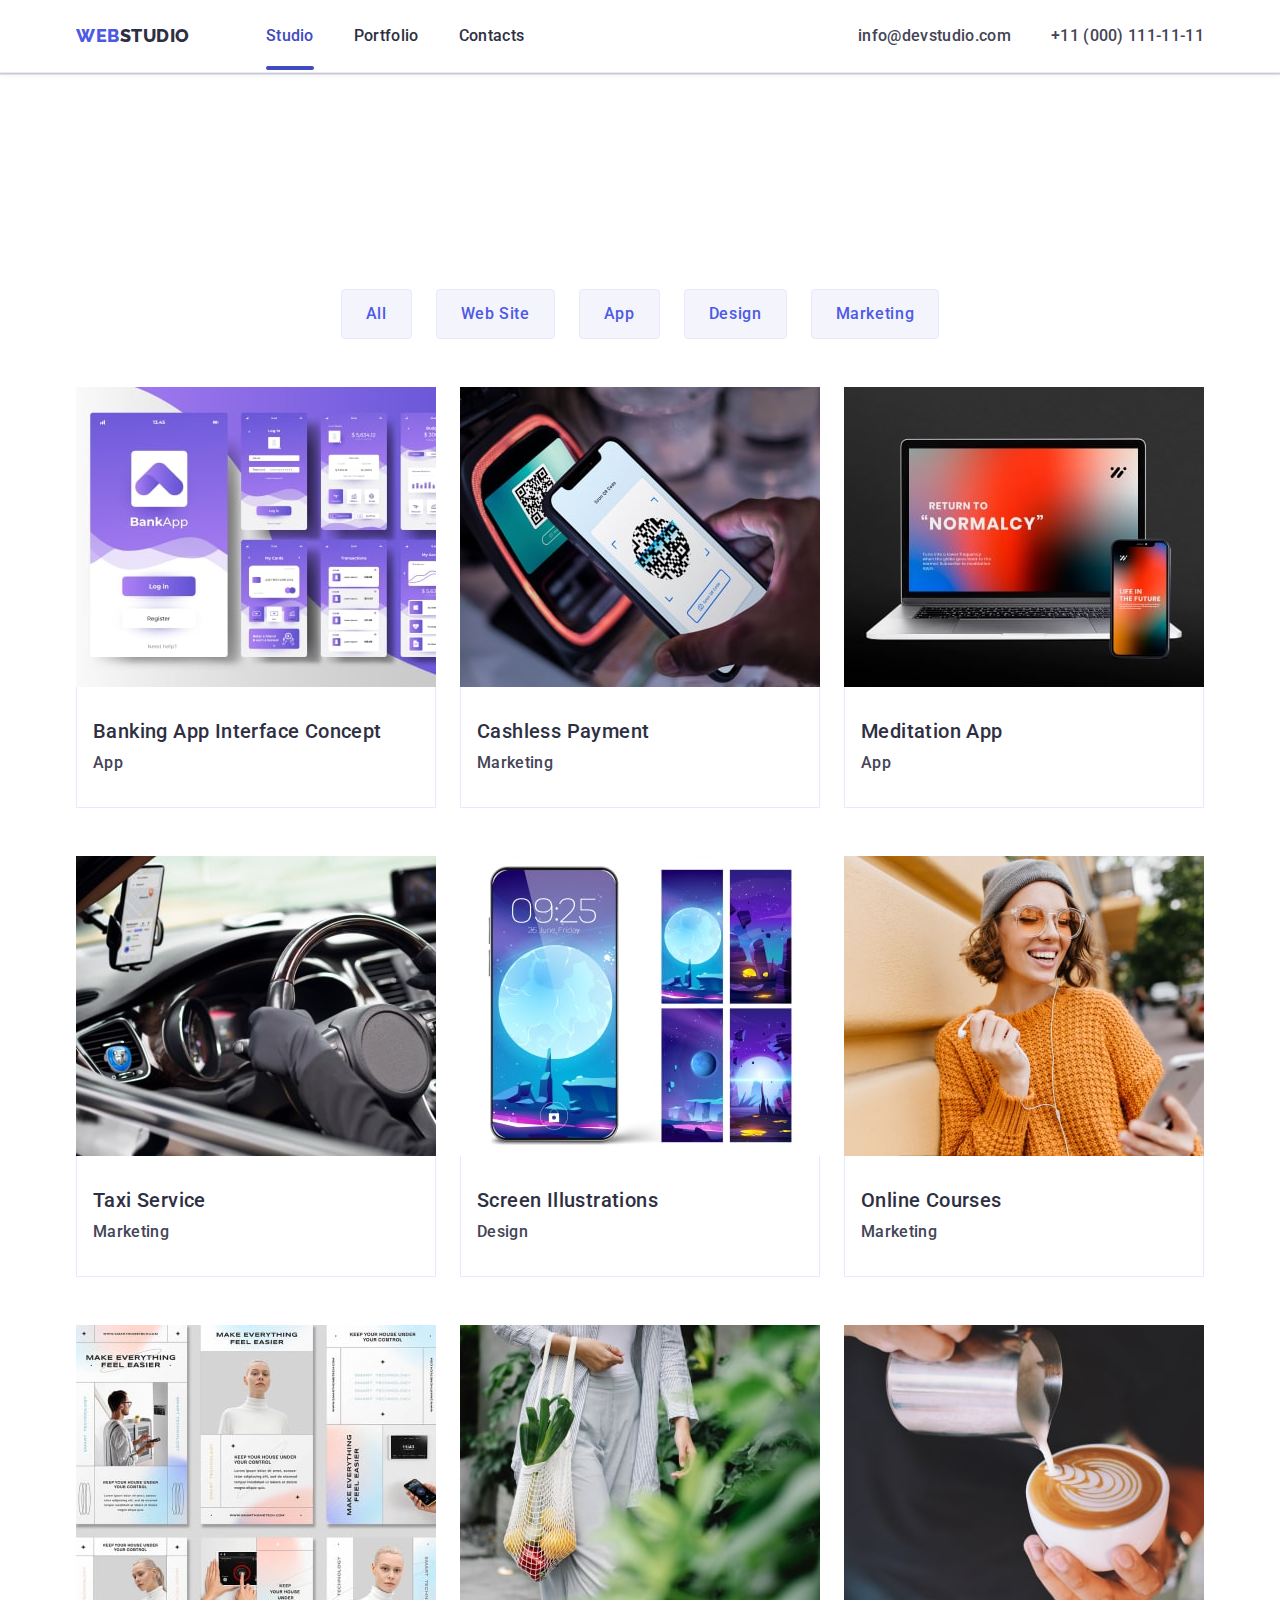
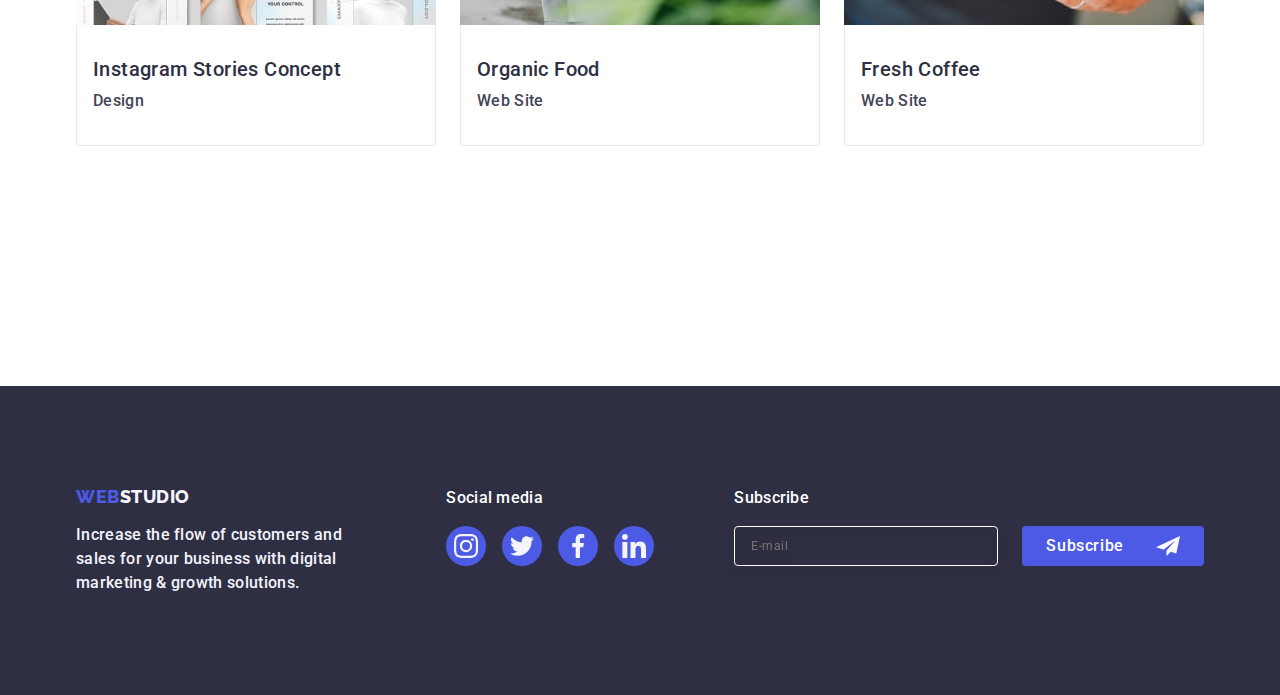
==== commit 022cf931: "third commit" ====
--- a/portfolio.html
+++ b/portfolio.html
@@ -25,15 +25,19 @@
             >Web<span class="logo-header-studio">Studio</span></a
           >
           <ul class="menu-list list">
-            <li>
-              <a class="menu-list-link link" href="./index.html">Studio</a>
-            </li>
-            <li>
-              <a class="menu-list-link current link" href="./portfolio.html"
+            <li class="menu-list-item">
+              <a class="menu-list-link current link" href="./index.html"
+                >Studio</a
+              >
+            </li>
+            <li class="menu-list-item">
+              <a class="menu-list-link link" href="./portfolio.html"
                 >Portfolio</a
               >
             </li>
-            <li><a class="menu-list-link link" href="">Contacts</a></li>
+            <li class="menu-list-item">
+              <a class="menu-list-link link" href="">Contacts</a>
+            </li>
           </ul>
         </nav>
         <address class="contacts">
@@ -50,6 +54,11 @@
             </li>
           </ul>
         </address>
+        <button class="menu-button button js-open-menu" type="button">
+          <svg class="menu-icon" width="32" height="22">
+            <use href="./images/icons.svg#icon-menu"></use>
+          </svg>
+        </button>
       </div>
     </header>
     <main>
@@ -267,7 +276,7 @@
     </main>
     <footer class="footer">
       <div class="footer-container container">
-        <div class="footer-text-container">
+        <div class="footer-text-container-logo footer-text-container">
           <a class="logo-footer logo link" href="./index.html"
             >Web<span class="logo-footer-studio">Studio</span></a
           >
@@ -309,7 +318,7 @@
             </li>
           </ul>
         </div>
-        <div class="footer-text-container">
+        <div class="footer-text-container-subcribe footer-text-container">
           <p class="footer-text-subscribe footer-text text">Subscribe</p>
           <form class="footer-form">
             <label class="subscribe-footer-label">
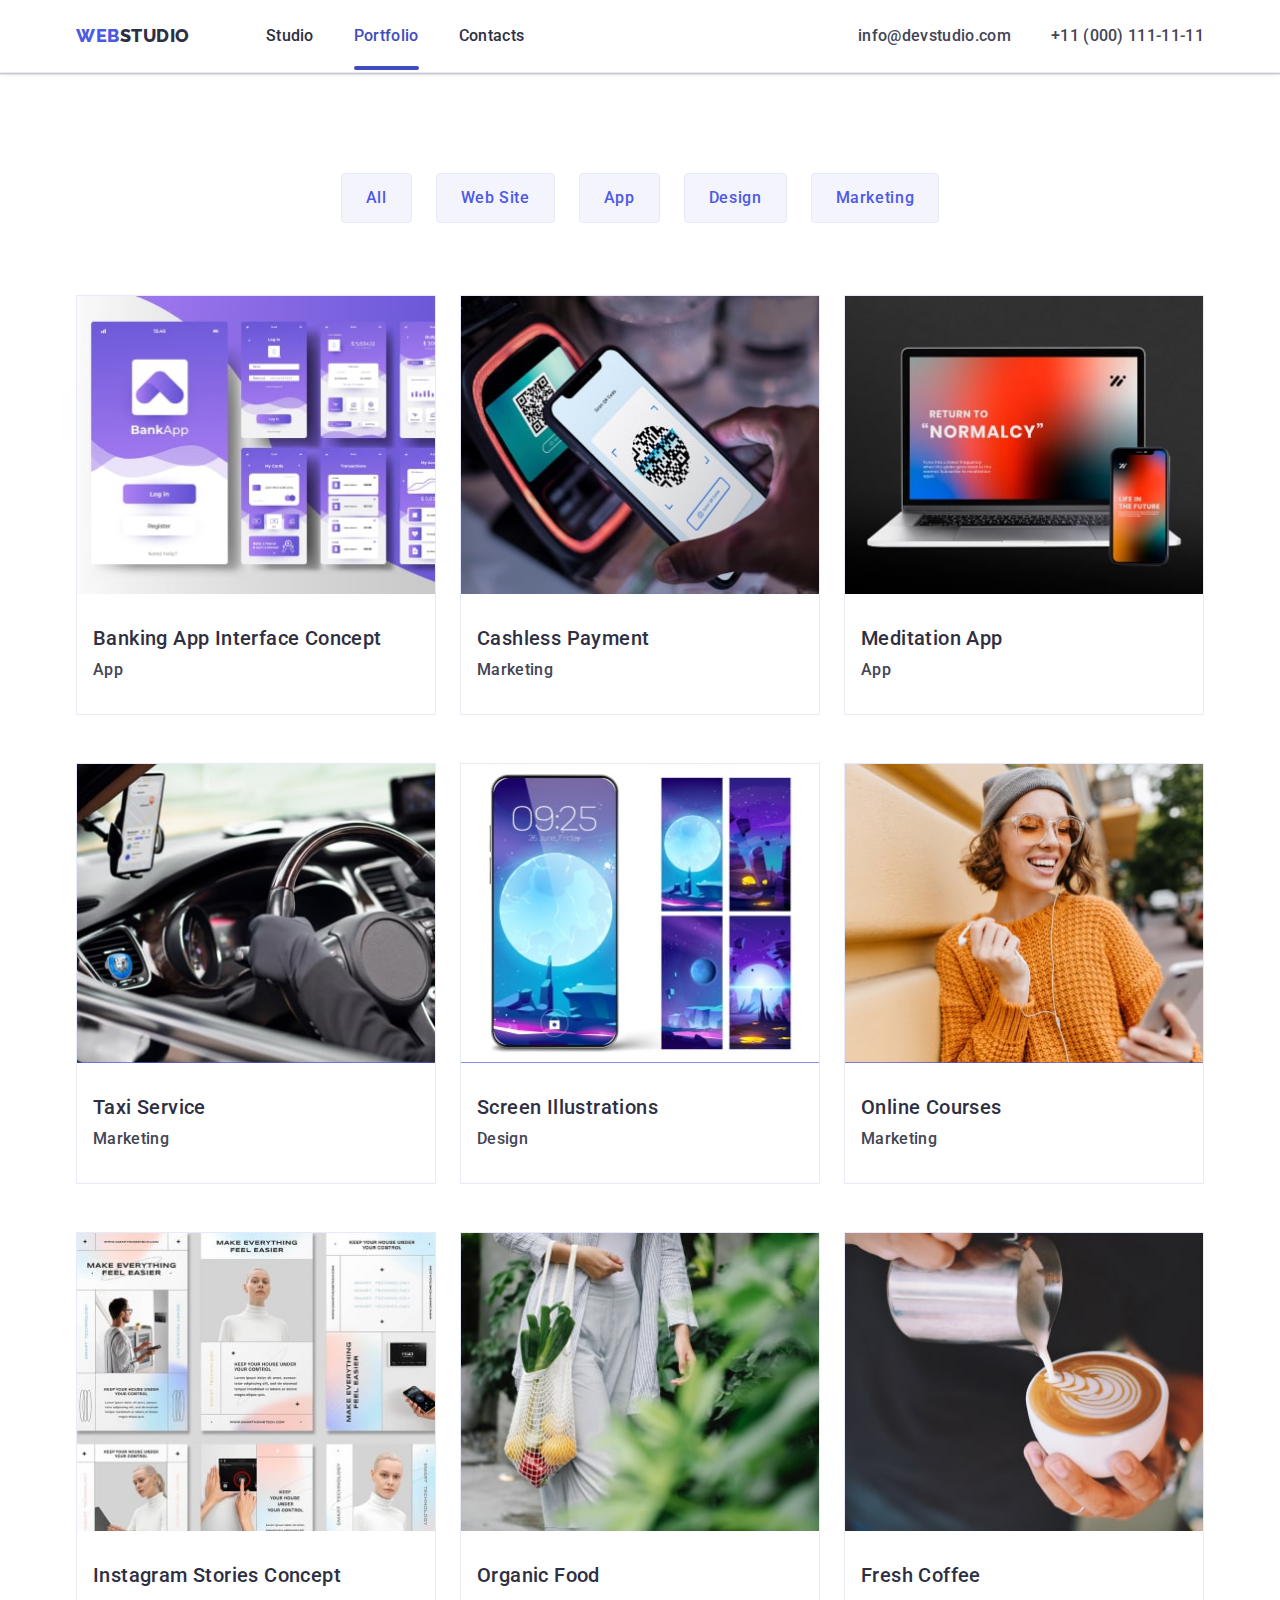
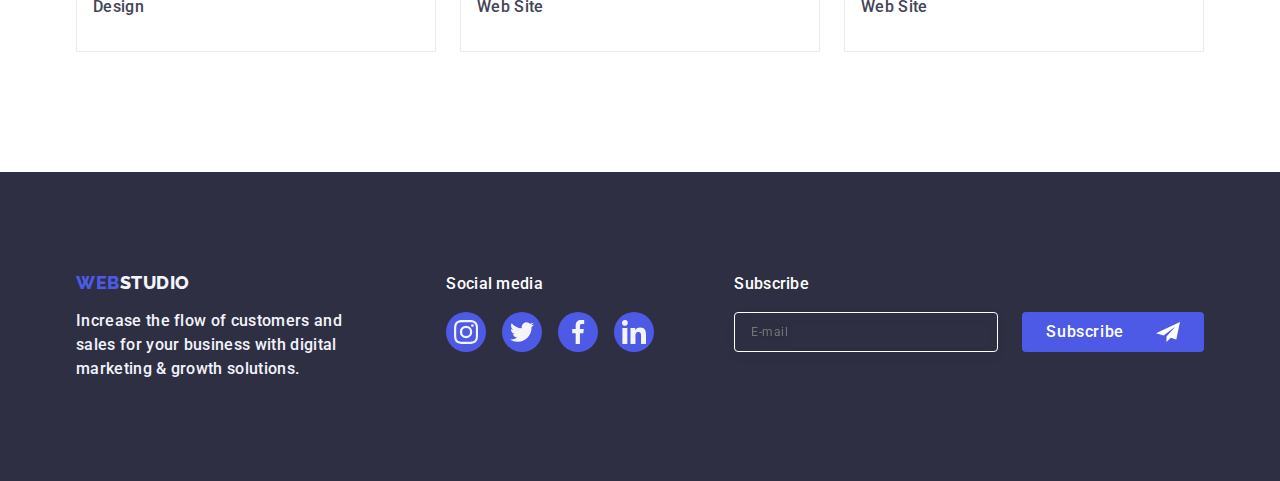
==== commit ca821b3c: "4th commit" ====
--- a/portfolio.html
+++ b/portfolio.html
@@ -26,12 +26,10 @@
           >
           <ul class="menu-list list">
             <li class="menu-list-item">
-              <a class="menu-list-link current link" href="./index.html"
-                >Studio</a
-              >
+              <a class="menu-list-link link" href="./index.html">Studio</a>
             </li>
             <li class="menu-list-item">
-              <a class="menu-list-link link" href="./portfolio.html"
+              <a class="menu-list-link current link" href="./portfolio.html"
                 >Portfolio</a
               >
             </li>
--- a/css/styles.css
+++ b/css/styles.css
@@ -668,8 +668,8 @@
  |============================
 */
 
-.portfolio-section {
-  padding: 96px 0 120px 0;
+.portfolio-section-container {
+  padding: 48px 16px;
 }
 
 .portfolio-button-list {
@@ -717,6 +717,7 @@
 }
 
 .portfolio-card {
+  border: 1px solid var(--cornflower);
   /* width: calc((100% - 48px) / 3); */
 }
 
@@ -756,7 +757,7 @@
 
 .portfolio-card-container {
   padding: 32px 16px;
-  border: 1px solid var(--cornflower);
+
   border-top: none;
 }
 
@@ -775,10 +776,15 @@
   }
 }
 @media screen and (min-width: 768px) {
+  .portfolio-section-container {
+    padding-top: 64px;
+    padding-bottom: 96px;
+  }
   .portfolio-button-list {
     flex-wrap: nowrap;
     justify-content: center;
     gap: 24px;
+    margin-bottom: 64px;
   }
 
   .filter-button {
@@ -796,6 +802,12 @@
 }
 
 @media screen and (min-width: 1158px) {
+  .portfolio-section-container {
+    padding: 100px 15px 120px 15px;
+  }
+  .portfolio-button-list {
+    margin-bottom: 72px;
+  }
   .porfolio-list {
     row-gap: 48px;
   }
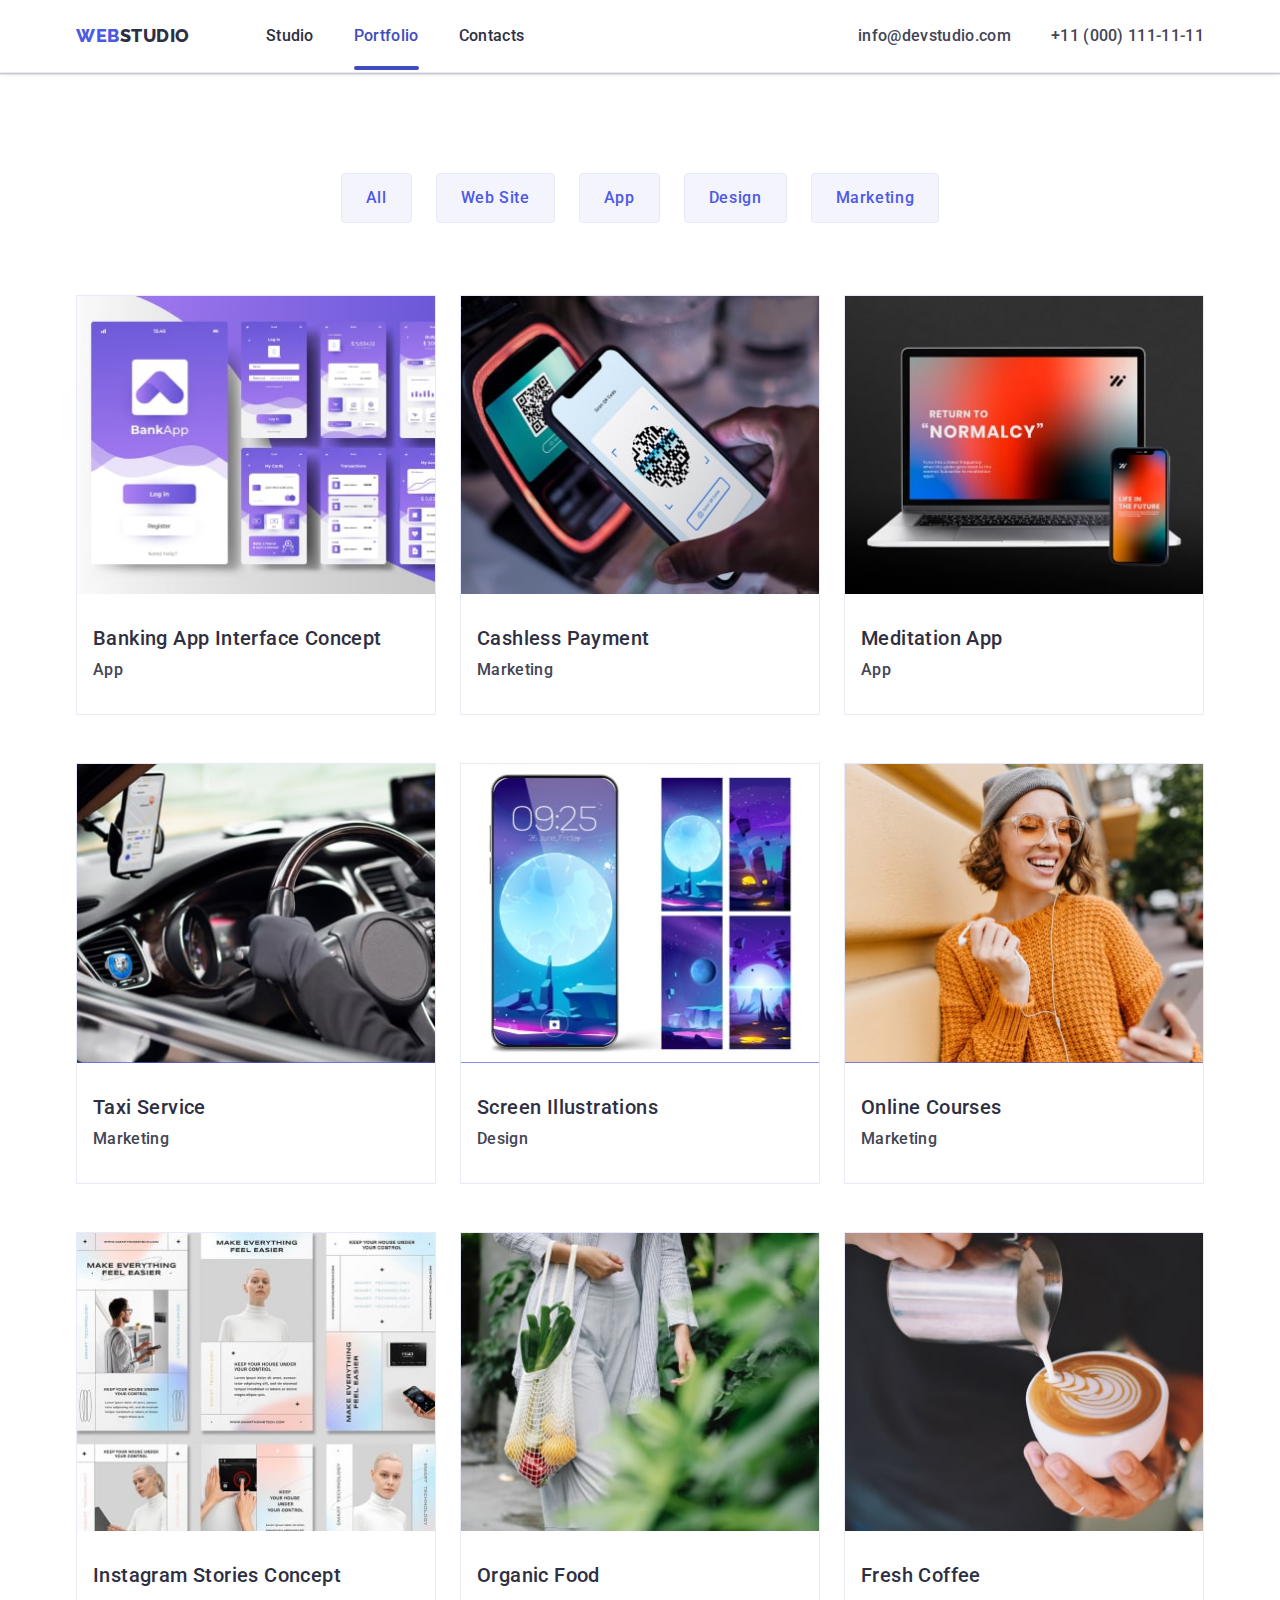
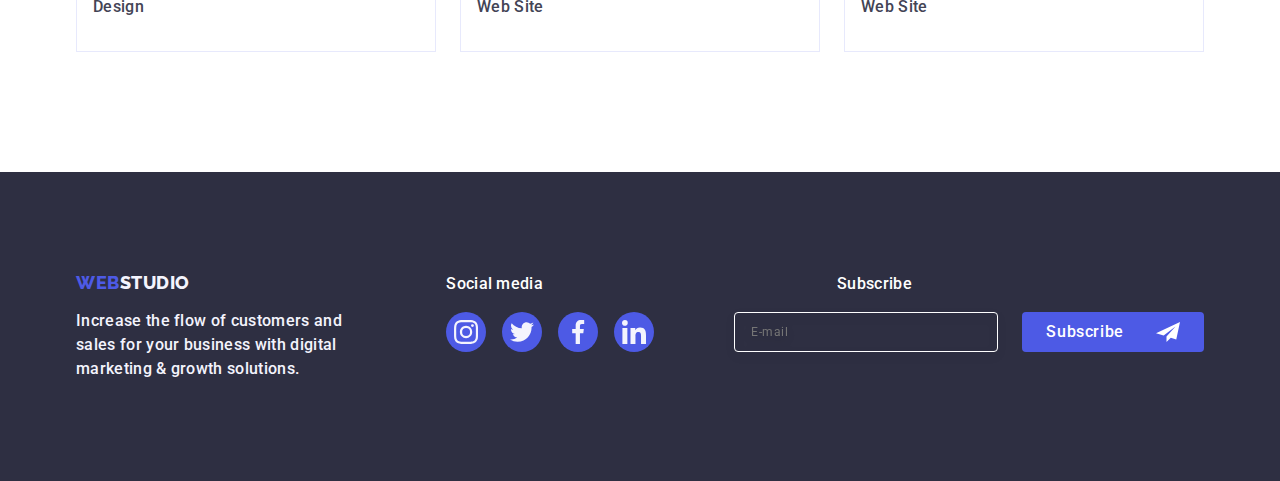
==== commit ab20a7cc: "5th commit" ====
--- a/portfolio.html
+++ b/portfolio.html
@@ -52,7 +52,7 @@
             </li>
           </ul>
         </address>
-        <button class="menu-button button js-open-menu" type="button">
+        <button class="menu-button button js-open-menu" type="button" data-menu-open>
           <svg class="menu-icon" width="32" height="22">
             <use href="./images/icons.svg#icon-menu"></use>
           </svg>
@@ -335,5 +335,77 @@
         </div>
       </div>
     </footer>
+    <div class="backdrop-menu backdrop  is-hidden" data-menu>
+      <div class="menu-container js-menu-container">
+        <button class="modal-close-button menu-toggle "          
+ type="button" data-menu-close >
+          <svg class="button-close-icon" width="8" height="8">
+            <use href="./images/icons.svg#icon-close"></use>
+          </svg>
+        </button>
+         <ul class="mobile-menu-list list">
+              <li class="mobile-menu-list-item">
+                <a class="mobile-menu-list-link link" href="./index.html"
+                  >Studio</a
+                >
+              </li>
+              <li class="mobile-menu-list-item">
+                <a class="mobile-menu-list-link link" href="./portfolio.html"
+                  >Portfolio</a
+                >
+              </li>
+              <li class="mobile-menu-list-item">
+                <a class="mobile-menu-list-link link" href="">Contacts</a>
+          
+              </li>
+            </ul>
+          </nav>
+          <address class="mobile-contacts">
+            <ul class="mobile-contacts-list list">
+              <li>
+                <a class="mobile-menu-mail-link link mobile-contacts-link" href="mailto:info@devstudio.com"
+                  >info@devstudio.com</a
+                >
+              </li>
+              <li>
+                <a class="mobile-menu-list-link link mobile-contacts-link" href="tel:+110001111111"
+                  >+11 (000) 111-11-11</a
+                >
+              </li>
+            </ul>
+          </address>
+           <ul class="mobile-list-contacts-list list">
+              <li class="mobile-contacts-list-item">
+                <a class="mobile-contacts-list-link" href="">
+                  <svg class="mobile-contacts-icon" width="24" height="24">
+                    <use href="./images/icons.svg#icon-instagram"></use>
+                  </svg>
+                </a>
+              </li>
+              <li class="mobile-contacts-list-item">
+                <a class="mobile-contacts-list-link" href="">
+                  <svg class="mobile-contacts-icon" width="24" height="24">
+                    <use href="./images/icons.svg#icon-twitter"></use>
+                  </svg>
+                </a>
+              </li>
+              <li class="mobile-contacts-list-item">
+                <a class="mobile-contacts-list-link" href="">
+                  <svg class="mobile-contacts-icon" width="24" height="24">
+                    <use href="./images/icons.svg#icon-facebook"></use>
+                  </svg>
+                </a>
+              </li>
+              <li class="mobile-contacts-list-item">
+                <a class="mobile-contacts-list-link" href="">
+                  <svg class="mobile-contacts-icon" width="24" height="24">
+                    <use href="./images/icons.svg#icon-linkedin"></use>
+                  </svg>
+                </a>
+              </li>
+            </ul>
+      </div>
+   </div>
+   <script src="./js/mobile-menu.js"></script>
   </body>
 </html>
--- a/css/styles.css
+++ b/css/styles.css
@@ -677,8 +677,8 @@
   flex-wrap: wrap;
   justify-content: start;
   gap: 16px 24px;
+  margin: 0 auto;
   margin-bottom: 48px;
-  margin-left: 0;
 }
 
 .filter-button {
@@ -772,7 +772,7 @@
 
 @media screen and (min-width: 428px) and (max-width: 768px) {
   .portfolio-button-list {
-    max-width: 428px;
+    max-width: 360px;
   }
 }
 @media screen and (min-width: 768px) {
@@ -905,8 +905,8 @@
 }
 
 .footer-text-subscribe {
+  margin: 0 auto;
   margin-bottom: 16px;
-  margin-right: 0;
   font-weight: 500;
   color: var(--primary-background-color);
 }
@@ -970,6 +970,9 @@
   }
   .footer-form-input {
     width: 264px;
+  }
+  .subscribe-button {
+    margin: 0;
   }
 }
 
@@ -1193,6 +1196,7 @@
 */
 .menu-container {
   position: absolute;
+  z-index: 20;
   width: 100%;
   height: 100%;
   padding: 40px;
@@ -1277,3 +1281,8 @@
 .mobile-contacts-icon {
   fill: var(--accent-background-color);
 }
+@media screen and (min-width: 768px) {
+  .backdrop-menu {
+    display: none;
+  }
+}
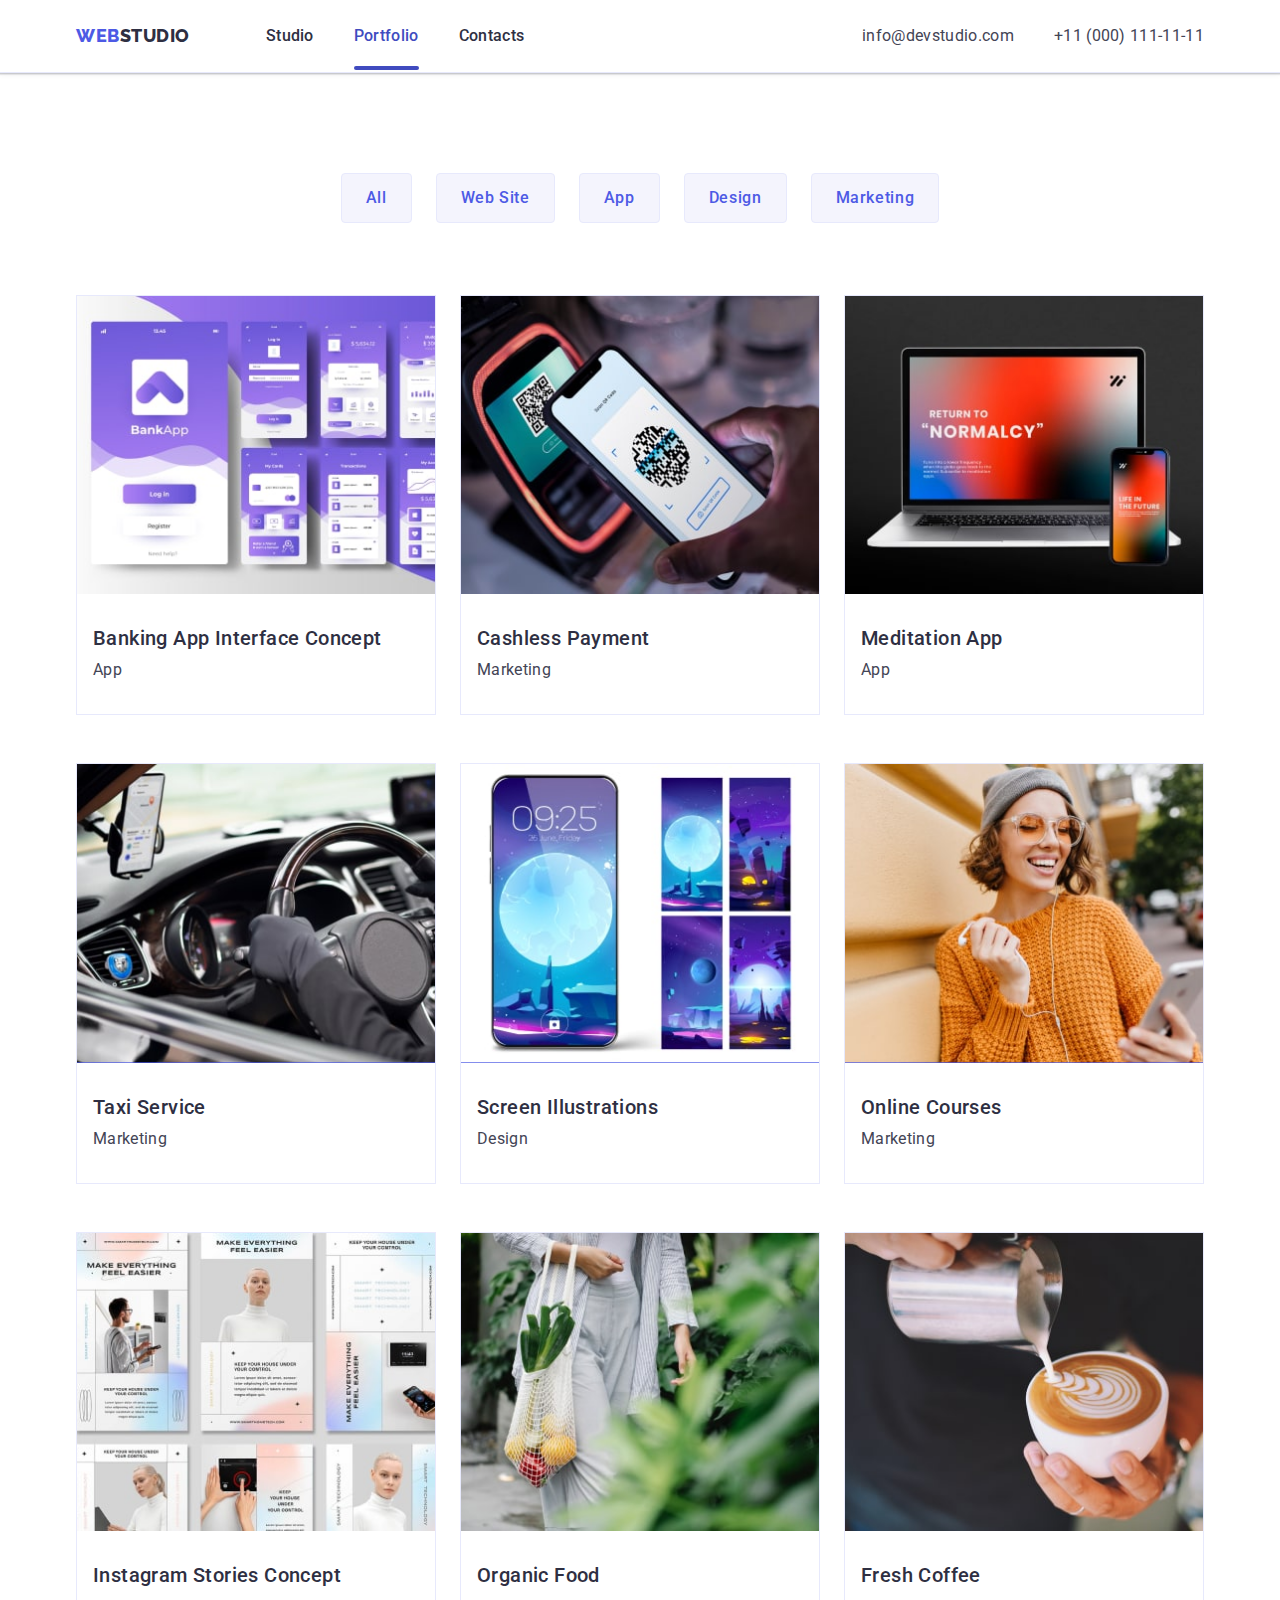
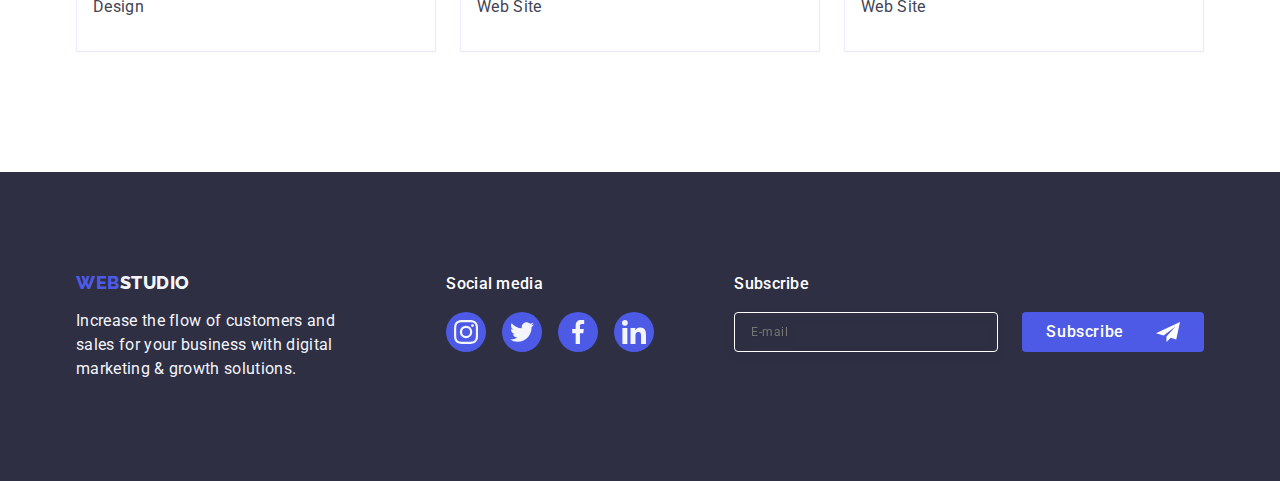
==== commit 24086919: "7th commit" ====
--- a/portfolio.html
+++ b/portfolio.html
@@ -2,6 +2,7 @@
 <html lang="en">
   <head>
     <meta charset="UTF-8" />
+    <meta name="viewport" content="width=device-width, initial-scale=1.0" />
     <meta name="description" content="Effective Solutions for Your Business" />
     <title>Web Studio</title>
     <link
--- a/css/styles.css
+++ b/css/styles.css
@@ -38,7 +38,11 @@
   line-height: 1.5em; /* 150% */
   letter-spacing: 0.32px;
 }
-
+@media screen and (min-width: 768px) {
+  body {
+    font-weight: 400;
+  }
+}
 .list {
   list-style-type: none;
 }
@@ -283,6 +287,12 @@
     flex-direction: column;
     gap: 12px;
   }
+  .contacts-link {
+    font-size: 12px;
+    font-weight: 400;
+    line-height: 1.17px;
+    letter-spacing: 0.48px;
+  }
 }
 
 @media screen and (min-width: 1158px) {
@@ -292,6 +302,11 @@
   }
   .header-container {
     padding: 0 15px;
+  }
+  .contacts-link {
+    font-size: 16px;
+    line-height: 1.5px;
+    letter-spacing: 0.32px;
   }
 }
 /**
@@ -959,9 +974,13 @@
   .footer-text {
     text-align: left;
   }
+
   .footer-container {
     flex-direction: row;
     gap: 72px 24px;
+  }
+  .footer-text-subscribe {
+    margin-left: 0;
   }
   .footer-form {
     flex-direction: row;
@@ -1011,7 +1030,8 @@
   top: 50%;
   left: 50%;
   transform: translate(-50%, -50%);
-  width: 392px;
+  width: 100%;
+  max-width: 392px;
   min-height: 584px;
   border-radius: 4px;
   background: #fcfcfc;
@@ -1198,6 +1218,7 @@
   position: absolute;
   z-index: 20;
   width: 100%;
+  min-width: 320px;
   height: 100%;
   padding: 40px;
   background: var(--primary-background-color);
